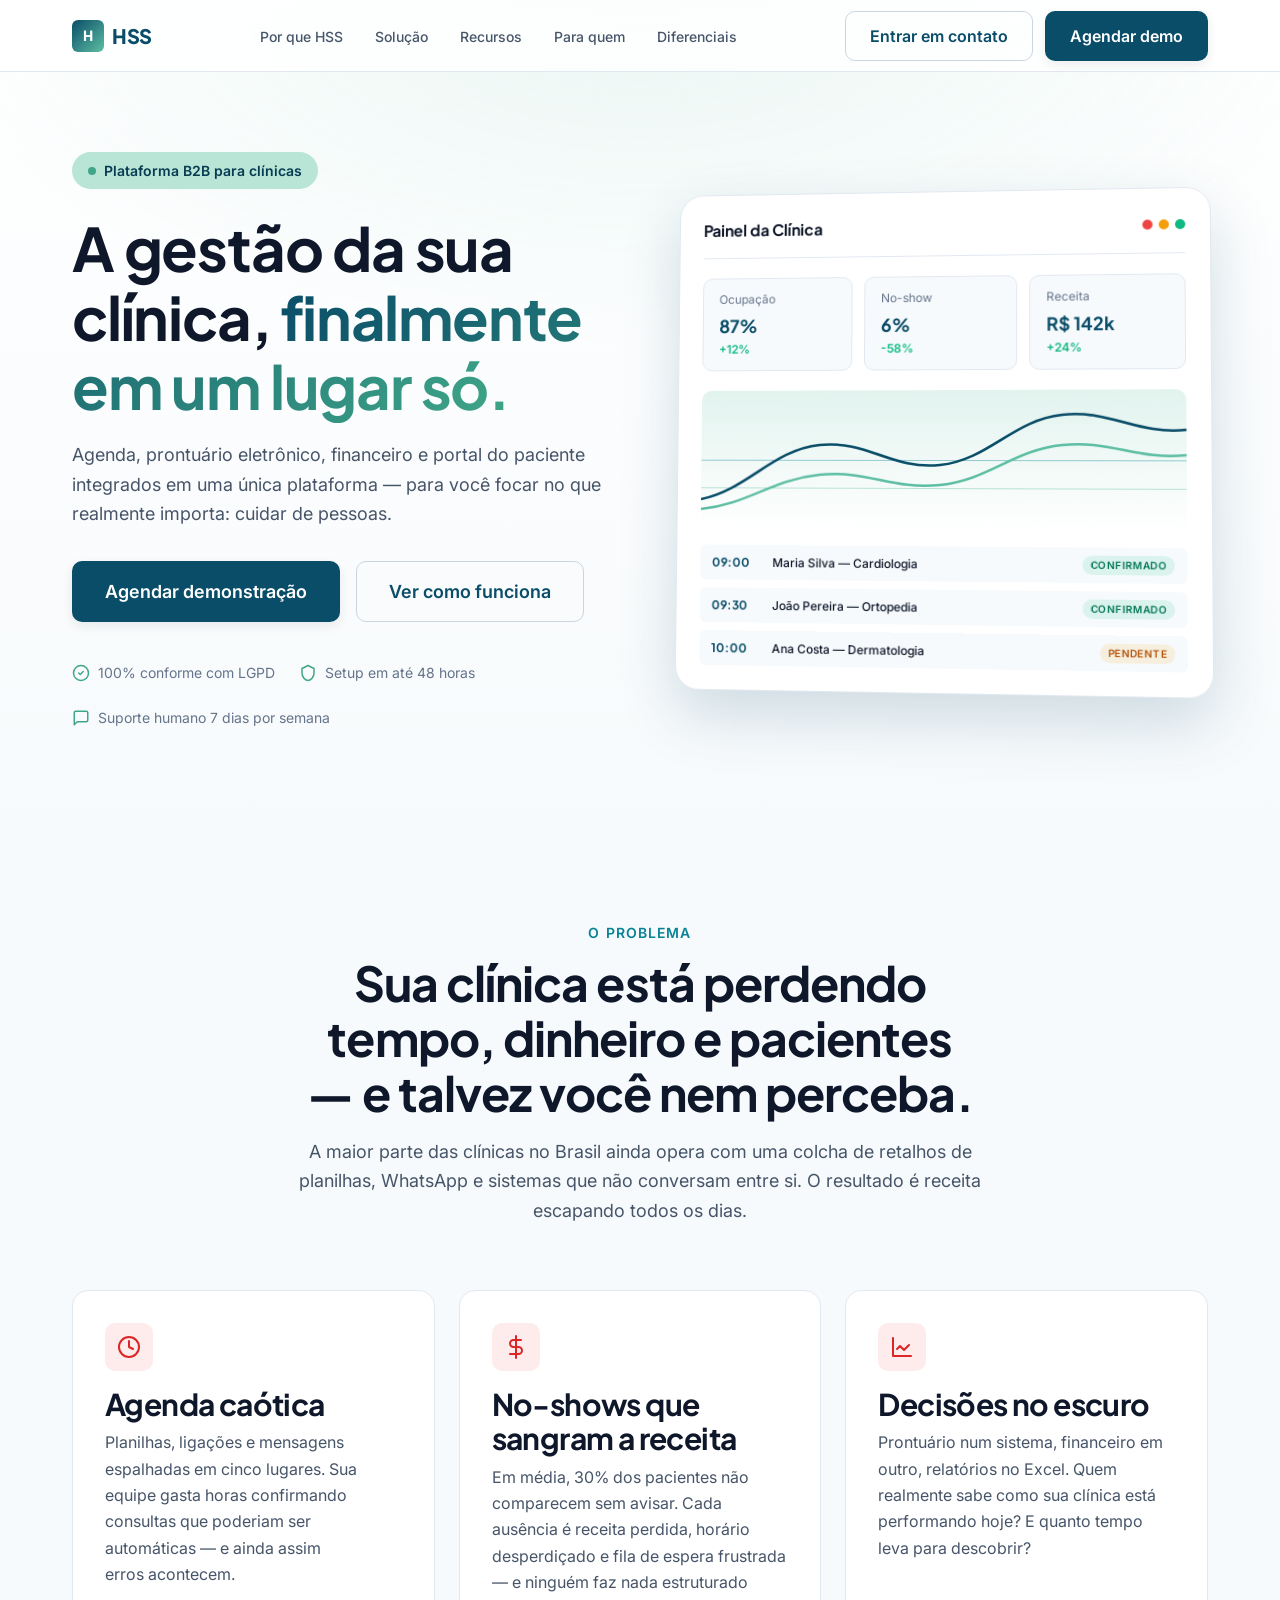
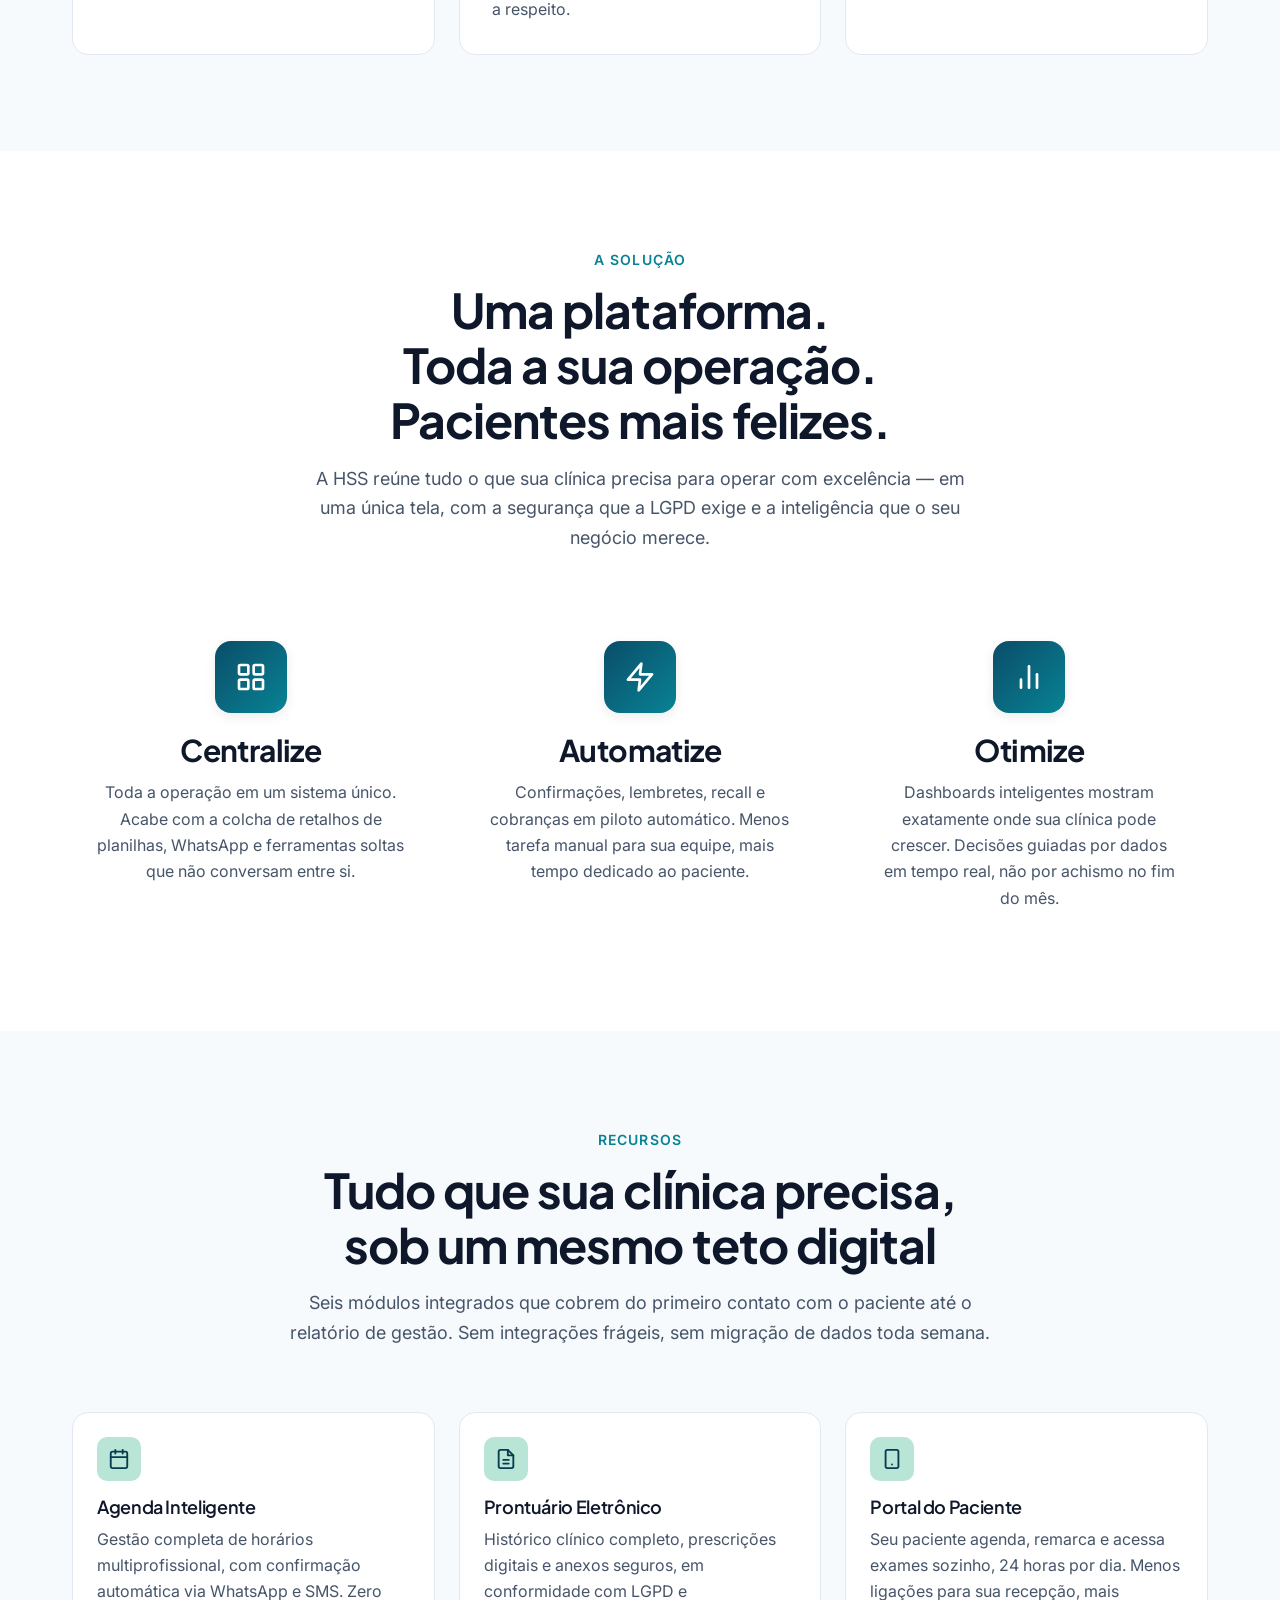
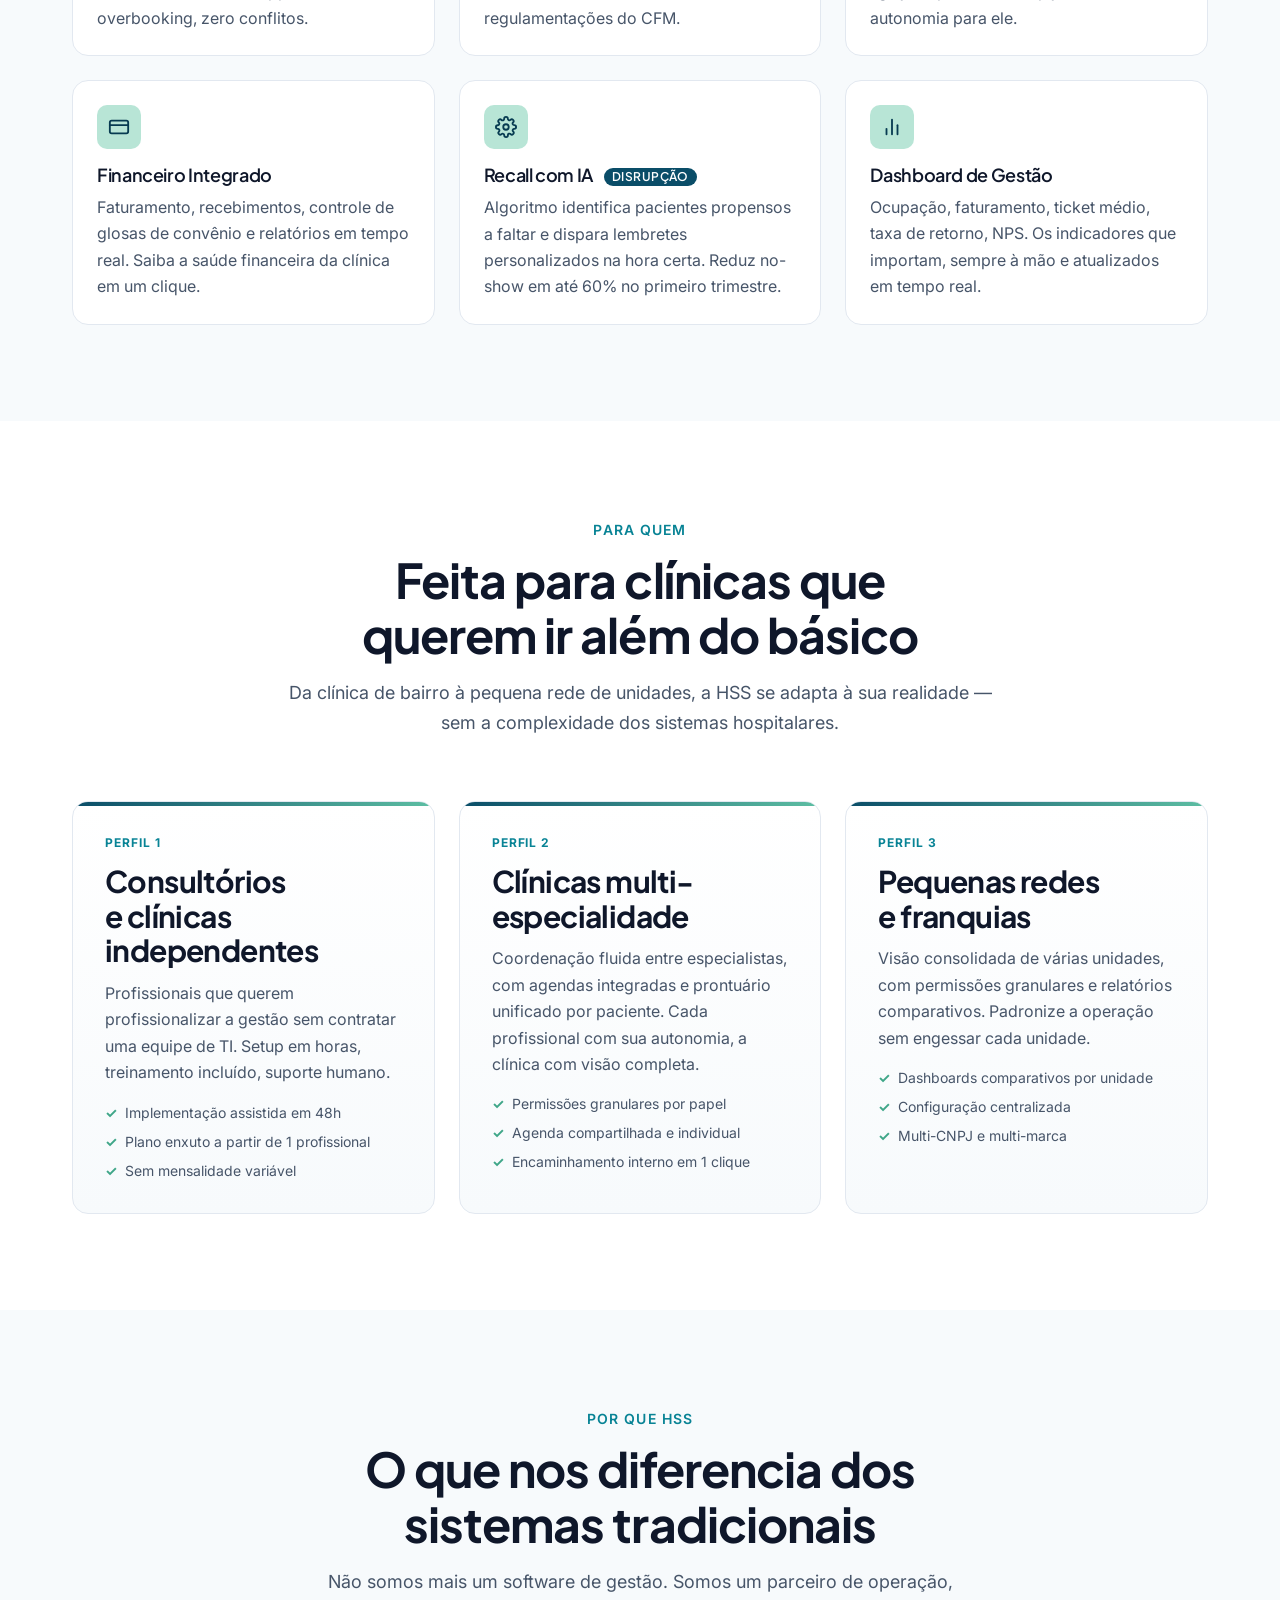
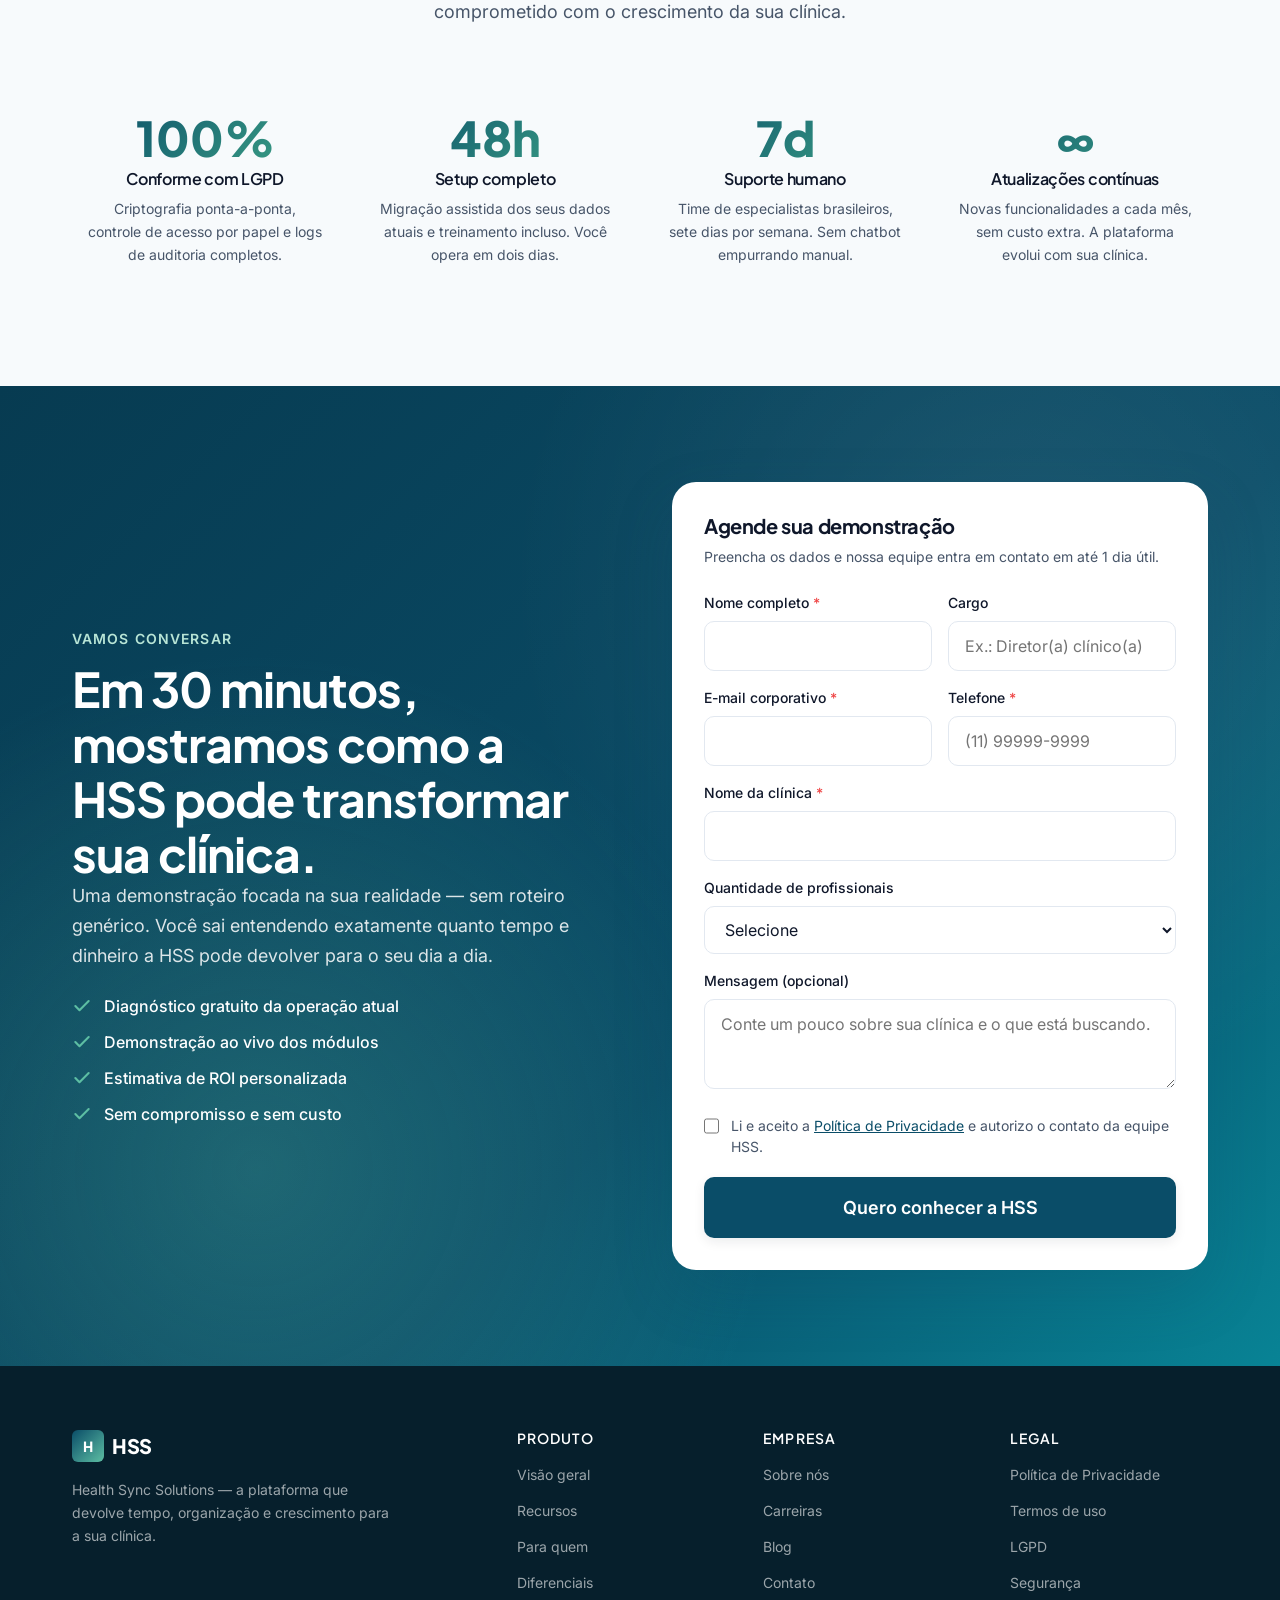
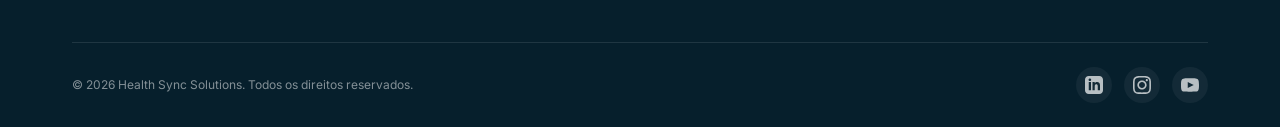
==== index.html @ 25a34c7b "Initial commit: HSS landing page prototype - Landing page semântica em HTML5 + CSS puro (8 seções) -" ====
<!DOCTYPE html>
<html lang="pt-BR">
<head>
  <meta charset="UTF-8" />
  <meta name="viewport" content="width=device-width, initial-scale=1.0" />
  <meta name="description" content="HSS — Health Sync Solutions. Plataforma completa de gestão para clínicas: agenda, prontuário, financeiro e portal do paciente em um só lugar." />
  <title>HSS — Health Sync Solutions | Gestão integrada para clínicas</title>

  <link rel="preconnect" href="https://fonts.googleapis.com" />
  <link rel="preconnect" href="https://fonts.gstatic.com" crossorigin />
  <link href="https://fonts.googleapis.com/css2?family=Inter:wght@400;500;600;700&family=Plus+Jakarta+Sans:wght@600;700;800&display=swap" rel="stylesheet" />

  <link rel="stylesheet" href="styles/reset.css" />
  <link rel="stylesheet" href="styles/variables.css" />
  <link rel="stylesheet" href="styles/base.css" />
  <link rel="stylesheet" href="styles/components.css" />
</head>
<body>

  <!-- ========== HEADER / NAV ========== -->
  <header class="header">
    <div class="container header__container">
      <a href="#hero" class="brand" aria-label="HSS Health Sync Solutions">
        <span class="brand__mark">H</span>
        <span>HSS</span>
      </a>

      <nav class="nav" id="primary-nav" aria-label="Navegação principal">
        <ul class="nav__list">
          <li><a href="#problema" class="nav__link">Por que HSS</a></li>
          <li><a href="#solucao" class="nav__link">Solução</a></li>
          <li><a href="#funcionalidades" class="nav__link">Recursos</a></li>
          <li><a href="#para-quem" class="nav__link">Para quem</a></li>
          <li><a href="#diferenciais" class="nav__link">Diferenciais</a></li>
        </ul>
      </nav>

      <div class="header__cta">
        <a href="#contato" class="btn btn--secondary">Entrar em contato</a>
        <a href="#contato" class="btn btn--primary">Agendar demo</a>
        <button class="menu-toggle" id="menuToggle" aria-controls="primary-nav" aria-expanded="false" aria-label="Abrir menu">
          <svg viewBox="0 0 24 24" fill="none" stroke="currentColor" stroke-width="2" stroke-linecap="round">
            <line x1="3" y1="6" x2="21" y2="6" />
            <line x1="3" y1="12" x2="21" y2="12" />
            <line x1="3" y1="18" x2="21" y2="18" />
          </svg>
        </button>
      </div>
    </div>
  </header>

  <main>

    <!-- ========== HERO ========== -->
    <section class="hero" id="hero">
      <div class="container hero__grid">
        <div class="hero__content">
          <span class="hero__badge">Plataforma B2B para clínicas</span>
          <h1 class="hero__title">
            A gestão da sua clínica, <span>finalmente em um lugar só.</span>
          </h1>
          <p class="hero__subtitle">
            Agenda, prontuário eletrônico, financeiro e portal do paciente integrados em uma única plataforma — para você focar no que realmente importa: cuidar de pessoas.
          </p>
          <div class="hero__actions">
            <a href="#contato" class="btn btn--primary btn--lg">Agendar demonstração</a>
            <a href="#solucao" class="btn btn--secondary btn--lg">Ver como funciona</a>
          </div>
          <div class="hero__trust">
            <div class="hero__trust-item">
              <svg viewBox="0 0 24 24" fill="none" stroke="currentColor" stroke-width="2" stroke-linecap="round" stroke-linejoin="round"><path d="M9 12l2 2 4-4" /><circle cx="12" cy="12" r="10" /></svg>
              100% conforme com LGPD
            </div>
            <div class="hero__trust-item">
              <svg viewBox="0 0 24 24" fill="none" stroke="currentColor" stroke-width="2" stroke-linecap="round" stroke-linejoin="round"><path d="M12 2L4 6v6c0 5 3.5 9.5 8 10 4.5-.5 8-5 8-10V6l-8-4z" /></svg>
              Setup em até 48 horas
            </div>
            <div class="hero__trust-item">
              <svg viewBox="0 0 24 24" fill="none" stroke="currentColor" stroke-width="2" stroke-linecap="round" stroke-linejoin="round"><path d="M21 15a2 2 0 0 1-2 2H7l-4 4V5a2 2 0 0 1 2-2h14a2 2 0 0 1 2 2z" /></svg>
              Suporte humano 7 dias por semana
            </div>
          </div>
        </div>

        <div class="hero__visual" aria-hidden="true">
          <div class="dashboard-mockup">
            <div class="dashboard-mockup__header">
              <span class="dashboard-mockup__title">Painel da Clínica</span>
              <div class="dashboard-mockup__dots">
                <span class="dashboard-mockup__dot"></span>
                <span class="dashboard-mockup__dot"></span>
                <span class="dashboard-mockup__dot"></span>
              </div>
            </div>

            <div class="dashboard-mockup__stats">
              <div class="stat-card">
                <div class="stat-card__label">Ocupação</div>
                <div class="stat-card__value">87%</div>
                <div class="stat-card__delta">+12%</div>
              </div>
              <div class="stat-card">
                <div class="stat-card__label">No-show</div>
                <div class="stat-card__value">6%</div>
                <div class="stat-card__delta">-58%</div>
              </div>
              <div class="stat-card">
                <div class="stat-card__label">Receita</div>
                <div class="stat-card__value">R$ 142k</div>
                <div class="stat-card__delta">+24%</div>
              </div>
            </div>

            <div class="dashboard-mockup__chart"></div>

            <div class="dashboard-mockup__list">
              <div class="appointment-row">
                <span class="appointment-row__time">09:00</span>
                <span class="appointment-row__name">Maria Silva — Cardiologia</span>
                <span class="appointment-row__status appointment-row__status--confirmed">Confirmado</span>
              </div>
              <div class="appointment-row">
                <span class="appointment-row__time">09:30</span>
                <span class="appointment-row__name">João Pereira — Ortopedia</span>
                <span class="appointment-row__status appointment-row__status--confirmed">Confirmado</span>
              </div>
              <div class="appointment-row">
                <span class="appointment-row__time">10:00</span>
                <span class="appointment-row__name">Ana Costa — Dermatologia</span>
                <span class="appointment-row__status appointment-row__status--pending">Pendente</span>
              </div>
            </div>
          </div>
        </div>
      </div>
    </section>


    <!-- ========== PROBLEM ========== -->
    <section class="section section--soft" id="problema">
      <div class="container">
        <header class="section__header">
          <span class="section__eyebrow">O problema</span>
          <h2 class="section__title">Sua clínica está perdendo tempo, dinheiro e pacientes — e talvez você nem perceba.</h2>
          <p class="section__subtitle">
            A maior parte das clínicas no Brasil ainda opera com uma colcha de retalhos de planilhas, WhatsApp e sistemas que não conversam entre si. O resultado é receita escapando todos os dias.
          </p>
        </header>

        <div class="problem-grid">
          <article class="problem-card">
            <div class="problem-card__icon" aria-hidden="true">
              <svg viewBox="0 0 24 24" fill="none" stroke="currentColor" stroke-width="2" stroke-linecap="round" stroke-linejoin="round">
                <circle cx="12" cy="12" r="10" /><polyline points="12 6 12 12 16 14" />
              </svg>
            </div>
            <h3 class="problem-card__title">Agenda caótica</h3>
            <p>Planilhas, ligações e mensagens espalhadas em cinco lugares. Sua equipe gasta horas confirmando consultas que poderiam ser automáticas — e ainda assim erros acontecem.</p>
          </article>

          <article class="problem-card">
            <div class="problem-card__icon" aria-hidden="true">
              <svg viewBox="0 0 24 24" fill="none" stroke="currentColor" stroke-width="2" stroke-linecap="round" stroke-linejoin="round">
                <line x1="12" y1="1" x2="12" y2="23" /><path d="M17 5H9.5a3.5 3.5 0 0 0 0 7h5a3.5 3.5 0 0 1 0 7H6" />
              </svg>
            </div>
            <h3 class="problem-card__title">No-shows que sangram a receita</h3>
            <p>Em média, 30% dos pacientes não comparecem sem avisar. Cada ausência é receita perdida, horário desperdiçado e fila de espera frustrada — e ninguém faz nada estruturado a respeito.</p>
          </article>

          <article class="problem-card">
            <div class="problem-card__icon" aria-hidden="true">
              <svg viewBox="0 0 24 24" fill="none" stroke="currentColor" stroke-width="2" stroke-linecap="round" stroke-linejoin="round">
                <path d="M3 3v18h18" /><path d="M7 14l3-3 4 4 5-5" />
              </svg>
            </div>
            <h3 class="problem-card__title">Decisões no escuro</h3>
            <p>Prontuário num sistema, financeiro em outro, relatórios no Excel. Quem realmente sabe como sua clínica está performando hoje? E quanto tempo leva para descobrir?</p>
          </article>
        </div>
      </div>
    </section>


    <!-- ========== SOLUTION ========== -->
    <section class="section" id="solucao">
      <div class="container">
        <header class="section__header">
          <span class="section__eyebrow">A solução</span>
          <h2 class="section__title">Uma plataforma. Toda a sua operação. Pacientes mais felizes.</h2>
          <p class="section__subtitle">
            A HSS reúne tudo o que sua clínica precisa para operar com excelência — em uma única tela, com a segurança que a LGPD exige e a inteligência que o seu negócio merece.
          </p>
        </header>

        <div class="solution-grid">
          <article class="pillar-card">
            <div class="pillar-card__icon" aria-hidden="true">
              <svg viewBox="0 0 24 24" fill="none" stroke="currentColor" stroke-width="2" stroke-linecap="round" stroke-linejoin="round">
                <rect x="3" y="3" width="7" height="7" rx="1" /><rect x="14" y="3" width="7" height="7" rx="1" /><rect x="3" y="14" width="7" height="7" rx="1" /><rect x="14" y="14" width="7" height="7" rx="1" />
              </svg>
            </div>
            <h3 class="pillar-card__title">Centralize</h3>
            <p>Toda a operação em um sistema único. Acabe com a colcha de retalhos de planilhas, WhatsApp e ferramentas soltas que não conversam entre si.</p>
          </article>

          <article class="pillar-card">
            <div class="pillar-card__icon" aria-hidden="true">
              <svg viewBox="0 0 24 24" fill="none" stroke="currentColor" stroke-width="2" stroke-linecap="round" stroke-linejoin="round">
                <polygon points="13 2 3 14 12 14 11 22 21 10 12 10 13 2" />
              </svg>
            </div>
            <h3 class="pillar-card__title">Automatize</h3>
            <p>Confirmações, lembretes, recall e cobranças em piloto automático. Menos tarefa manual para sua equipe, mais tempo dedicado ao paciente.</p>
          </article>

          <article class="pillar-card">
            <div class="pillar-card__icon" aria-hidden="true">
              <svg viewBox="0 0 24 24" fill="none" stroke="currentColor" stroke-width="2" stroke-linecap="round" stroke-linejoin="round">
                <line x1="18" y1="20" x2="18" y2="10" /><line x1="12" y1="20" x2="12" y2="4" /><line x1="6" y1="20" x2="6" y2="14" />
              </svg>
            </div>
            <h3 class="pillar-card__title">Otimize</h3>
            <p>Dashboards inteligentes mostram exatamente onde sua clínica pode crescer. Decisões guiadas por dados em tempo real, não por achismo no fim do mês.</p>
          </article>
        </div>
      </div>
    </section>


    <!-- ========== FEATURES ========== -->
    <section class="section section--soft" id="funcionalidades">
      <div class="container">
        <header class="section__header">
          <span class="section__eyebrow">Recursos</span>
          <h2 class="section__title">Tudo que sua clínica precisa, sob um mesmo teto digital</h2>
          <p class="section__subtitle">
            Seis módulos integrados que cobrem do primeiro contato com o paciente até o relatório de gestão. Sem integrações frágeis, sem migração de dados toda semana.
          </p>
        </header>

        <div class="features-grid">
          <article class="feature-card">
            <div class="feature-card__icon" aria-hidden="true">
              <svg viewBox="0 0 24 24" fill="none" stroke="currentColor" stroke-width="2" stroke-linecap="round" stroke-linejoin="round">
                <rect x="3" y="4" width="18" height="18" rx="2" ry="2" /><line x1="16" y1="2" x2="16" y2="6" /><line x1="8" y1="2" x2="8" y2="6" /><line x1="3" y1="10" x2="21" y2="10" />
              </svg>
            </div>
            <h3 class="feature-card__title">Agenda Inteligente</h3>
            <p>Gestão completa de horários multiprofissional, com confirmação automática via WhatsApp e SMS. Zero overbooking, zero conflitos.</p>
          </article>

          <article class="feature-card">
            <div class="feature-card__icon" aria-hidden="true">
              <svg viewBox="0 0 24 24" fill="none" stroke="currentColor" stroke-width="2" stroke-linecap="round" stroke-linejoin="round">
                <path d="M14 2H6a2 2 0 0 0-2 2v16a2 2 0 0 0 2 2h12a2 2 0 0 0 2-2V8z" /><polyline points="14 2 14 8 20 8" /><line x1="9" y1="13" x2="15" y2="13" /><line x1="9" y1="17" x2="15" y2="17" />
              </svg>
            </div>
            <h3 class="feature-card__title">Prontuário Eletrônico</h3>
            <p>Histórico clínico completo, prescrições digitais e anexos seguros, em conformidade com LGPD e regulamentações do CFM.</p>
          </article>

          <article class="feature-card">
            <div class="feature-card__icon" aria-hidden="true">
              <svg viewBox="0 0 24 24" fill="none" stroke="currentColor" stroke-width="2" stroke-linecap="round" stroke-linejoin="round">
                <rect x="5" y="2" width="14" height="20" rx="2" ry="2" /><line x1="12" y1="18" x2="12.01" y2="18" />
              </svg>
            </div>
            <h3 class="feature-card__title">Portal do Paciente</h3>
            <p>Seu paciente agenda, remarca e acessa exames sozinho, 24 horas por dia. Menos ligações para sua recepção, mais autonomia para ele.</p>
          </article>

          <article class="feature-card">
            <div class="feature-card__icon" aria-hidden="true">
              <svg viewBox="0 0 24 24" fill="none" stroke="currentColor" stroke-width="2" stroke-linecap="round" stroke-linejoin="round">
                <rect x="2" y="5" width="20" height="14" rx="2" /><line x1="2" y1="10" x2="22" y2="10" />
              </svg>
            </div>
            <h3 class="feature-card__title">Financeiro Integrado</h3>
            <p>Faturamento, recebimentos, controle de glosas de convênio e relatórios em tempo real. Saiba a saúde financeira da clínica em um clique.</p>
          </article>

          <article class="feature-card">
            <div class="feature-card__icon" aria-hidden="true">
              <svg viewBox="0 0 24 24" fill="none" stroke="currentColor" stroke-width="2" stroke-linecap="round" stroke-linejoin="round">
                <circle cx="12" cy="12" r="3" /><path d="M19.4 15a1.65 1.65 0 0 0 .33 1.82l.06.06a2 2 0 0 1-2.83 2.83l-.06-.06a1.65 1.65 0 0 0-1.82-.33 1.65 1.65 0 0 0-1 1.51V21a2 2 0 0 1-4 0v-.09A1.65 1.65 0 0 0 9 19.4a1.65 1.65 0 0 0-1.82.33l-.06.06a2 2 0 0 1-2.83-2.83l.06-.06a1.65 1.65 0 0 0 .33-1.82 1.65 1.65 0 0 0-1.51-1H3a2 2 0 0 1 0-4h.09A1.65 1.65 0 0 0 4.6 9a1.65 1.65 0 0 0-.33-1.82l-.06-.06a2 2 0 0 1 2.83-2.83l.06.06a1.65 1.65 0 0 0 1.82.33H9a1.65 1.65 0 0 0 1-1.51V3a2 2 0 0 1 4 0v.09a1.65 1.65 0 0 0 1 1.51 1.65 1.65 0 0 0 1.82-.33l.06-.06a2 2 0 0 1 2.83 2.83l-.06.06a1.65 1.65 0 0 0-.33 1.82V9a1.65 1.65 0 0 0 1.51 1H21a2 2 0 0 1 0 4h-.09a1.65 1.65 0 0 0-1.51 1z" />
              </svg>
            </div>
            <h3 class="feature-card__title">Recall com IA <span class="feature-card__badge">Disrupção</span></h3>
            <p>Algoritmo identifica pacientes propensos a faltar e dispara lembretes personalizados na hora certa. Reduz no-show em até 60% no primeiro trimestre.</p>
          </article>

          <article class="feature-card">
            <div class="feature-card__icon" aria-hidden="true">
              <svg viewBox="0 0 24 24" fill="none" stroke="currentColor" stroke-width="2" stroke-linecap="round" stroke-linejoin="round">
                <line x1="18" y1="20" x2="18" y2="10" /><line x1="12" y1="20" x2="12" y2="4" /><line x1="6" y1="20" x2="6" y2="14" />
              </svg>
            </div>
            <h3 class="feature-card__title">Dashboard de Gestão</h3>
            <p>Ocupação, faturamento, ticket médio, taxa de retorno, NPS. Os indicadores que importam, sempre à mão e atualizados em tempo real.</p>
          </article>
        </div>
      </div>
    </section>


    <!-- ========== AUDIENCE ========== -->
    <section class="section" id="para-quem">
      <div class="container">
        <header class="section__header">
          <span class="section__eyebrow">Para quem</span>
          <h2 class="section__title">Feita para clínicas que querem ir além do básico</h2>
          <p class="section__subtitle">
            Da clínica de bairro à pequena rede de unidades, a HSS se adapta à sua realidade — sem a complexidade dos sistemas hospitalares.
          </p>
        </header>

        <div class="audience-grid">
          <article class="audience-card">
            <div class="audience-card__role">Perfil 1</div>
            <h3 class="audience-card__title">Consultórios e clínicas independentes</h3>
            <p>Profissionais que querem profissionalizar a gestão sem contratar uma equipe de TI. Setup em horas, treinamento incluído, suporte humano.</p>
            <ul class="audience-card__list">
              <li>Implementação assistida em 48h</li>
              <li>Plano enxuto a partir de 1 profissional</li>
              <li>Sem mensalidade variável</li>
            </ul>
          </article>

          <article class="audience-card">
            <div class="audience-card__role">Perfil 2</div>
            <h3 class="audience-card__title">Clínicas multi-especialidade</h3>
            <p>Coordenação fluida entre especialistas, com agendas integradas e prontuário unificado por paciente. Cada profissional com sua autonomia, a clínica com visão completa.</p>
            <ul class="audience-card__list">
              <li>Permissões granulares por papel</li>
              <li>Agenda compartilhada e individual</li>
              <li>Encaminhamento interno em 1 clique</li>
            </ul>
          </article>

          <article class="audience-card">
            <div class="audience-card__role">Perfil 3</div>
            <h3 class="audience-card__title">Pequenas redes e franquias</h3>
            <p>Visão consolidada de várias unidades, com permissões granulares e relatórios comparativos. Padronize a operação sem engessar cada unidade.</p>
            <ul class="audience-card__list">
              <li>Dashboards comparativos por unidade</li>
              <li>Configuração centralizada</li>
              <li>Multi-CNPJ e multi-marca</li>
            </ul>
          </article>
        </div>
      </div>
    </section>


    <!-- ========== DIFFERENTIATORS ========== -->
    <section class="section section--soft" id="diferenciais">
      <div class="container">
        <header class="section__header">
          <span class="section__eyebrow">Por que HSS</span>
          <h2 class="section__title">O que nos diferencia dos sistemas tradicionais</h2>
          <p class="section__subtitle">
            Não somos mais um software de gestão. Somos um parceiro de operação, comprometido com o crescimento da sua clínica.
          </p>
        </header>

        <div class="differentiators-grid">
          <article class="diff-card">
            <div class="diff-card__number">100%</div>
            <h4 class="diff-card__title">Conforme com LGPD</h4>
            <p class="diff-card__text">Criptografia ponta-a-ponta, controle de acesso por papel e logs de auditoria completos.</p>
          </article>

          <article class="diff-card">
            <div class="diff-card__number">48h</div>
            <h4 class="diff-card__title">Setup completo</h4>
            <p class="diff-card__text">Migração assistida dos seus dados atuais e treinamento incluso. Você opera em dois dias.</p>
          </article>

          <article class="diff-card">
            <div class="diff-card__number">7d</div>
            <h4 class="diff-card__title">Suporte humano</h4>
            <p class="diff-card__text">Time de especialistas brasileiros, sete dias por semana. Sem chatbot empurrando manual.</p>
          </article>

          <article class="diff-card">
            <div class="diff-card__number">∞</div>
            <h4 class="diff-card__title">Atualizações contínuas</h4>
            <p class="diff-card__text">Novas funcionalidades a cada mês, sem custo extra. A plataforma evolui com sua clínica.</p>
          </article>
        </div>
      </div>
    </section>


    <!-- ========== CTA + FORM ========== -->
    <section class="section cta-section" id="contato">
      <div class="container">
        <div class="cta-grid">
          <div class="cta-content">
            <span class="section__eyebrow">Vamos conversar</span>
            <h2>Em 30 minutos, mostramos como a HSS pode transformar sua clínica.</h2>
            <p>
              Uma demonstração focada na sua realidade — sem roteiro genérico. Você sai entendendo exatamente quanto tempo e dinheiro a HSS pode devolver para o seu dia a dia.
            </p>
            <ul class="cta-content__list">
              <li>
                <svg viewBox="0 0 24 24" fill="none" stroke="currentColor" stroke-width="2.5" stroke-linecap="round" stroke-linejoin="round"><polyline points="20 6 9 17 4 12" /></svg>
                Diagnóstico gratuito da operação atual
              </li>
              <li>
                <svg viewBox="0 0 24 24" fill="none" stroke="currentColor" stroke-width="2.5" stroke-linecap="round" stroke-linejoin="round"><polyline points="20 6 9 17 4 12" /></svg>
                Demonstração ao vivo dos módulos
              </li>
              <li>
                <svg viewBox="0 0 24 24" fill="none" stroke="currentColor" stroke-width="2.5" stroke-linecap="round" stroke-linejoin="round"><polyline points="20 6 9 17 4 12" /></svg>
                Estimativa de ROI personalizada
              </li>
              <li>
                <svg viewBox="0 0 24 24" fill="none" stroke="currentColor" stroke-width="2.5" stroke-linecap="round" stroke-linejoin="round"><polyline points="20 6 9 17 4 12" /></svg>
                Sem compromisso e sem custo
              </li>
            </ul>
          </div>

          <form class="lead-form" id="leadForm" novalidate>
            <h3 class="lead-form__title">Agende sua demonstração</h3>
            <p class="lead-form__subtitle">Preencha os dados e nossa equipe entra em contato em até 1 dia útil.</p>

            <div class="form-row">
              <div class="form-group">
                <label class="form-label" for="nome">Nome completo <span class="required">*</span></label>
                <input class="form-input" type="text" id="nome" name="nome" required />
              </div>
              <div class="form-group">
                <label class="form-label" for="cargo">Cargo</label>
                <input class="form-input" type="text" id="cargo" name="cargo" placeholder="Ex.: Diretor(a) clínico(a)" />
              </div>
            </div>

            <div class="form-row">
              <div class="form-group">
                <label class="form-label" for="email">E-mail corporativo <span class="required">*</span></label>
                <input class="form-input" type="email" id="email" name="email" required />
              </div>
              <div class="form-group">
                <label class="form-label" for="telefone">Telefone <span class="required">*</span></label>
                <input class="form-input" type="tel" id="telefone" name="telefone" placeholder="(11) 99999-9999" required />
              </div>
            </div>

            <div class="form-group">
              <label class="form-label" for="clinica">Nome da clínica <span class="required">*</span></label>
              <input class="form-input" type="text" id="clinica" name="clinica" required />
            </div>

            <div class="form-group">
              <label class="form-label" for="profissionais">Quantidade de profissionais</label>
              <select class="form-select" id="profissionais" name="profissionais">
                <option value="">Selecione</option>
                <option value="1">Apenas eu</option>
                <option value="2-5">2 a 5 profissionais</option>
                <option value="6-15">6 a 15 profissionais</option>
                <option value="16-50">16 a 50 profissionais</option>
                <option value="50+">Mais de 50 profissionais</option>
              </select>
            </div>

            <div class="form-group">
              <label class="form-label" for="mensagem">Mensagem (opcional)</label>
              <textarea class="form-textarea" id="mensagem" name="mensagem" placeholder="Conte um pouco sobre sua clínica e o que está buscando."></textarea>
            </div>

            <label class="form-checkbox">
              <input type="checkbox" required />
              <span>Li e aceito a <a href="#">Política de Privacidade</a> e autorizo o contato da equipe HSS.</span>
            </label>

            <button type="submit" class="btn btn--primary btn--full btn--lg">Quero conhecer a HSS</button>
          </form>
        </div>
      </div>
    </section>

  </main>


  <!-- ========== FOOTER ========== -->
  <footer class="footer">
    <div class="container">
      <div class="footer__grid">
        <div class="footer__brand-col">
          <a href="#hero" class="brand footer__brand" aria-label="HSS Health Sync Solutions">
            <span class="brand__mark">H</span>
            <span>HSS</span>
          </a>
          <p class="footer__tagline">
            Health Sync Solutions — a plataforma que devolve tempo, organização e crescimento para a sua clínica.
          </p>
        </div>

        <div>
          <h4 class="footer__col-title">Produto</h4>
          <ul class="footer__list">
            <li><a href="#solucao">Visão geral</a></li>
            <li><a href="#funcionalidades">Recursos</a></li>
            <li><a href="#para-quem">Para quem</a></li>
            <li><a href="#diferenciais">Diferenciais</a></li>
          </ul>
        </div>

        <div>
          <h4 class="footer__col-title">Empresa</h4>
          <ul class="footer__list">
            <li><a href="#">Sobre nós</a></li>
            <li><a href="#">Carreiras</a></li>
            <li><a href="#">Blog</a></li>
            <li><a href="#contato">Contato</a></li>
          </ul>
        </div>

        <div>
          <h4 class="footer__col-title">Legal</h4>
          <ul class="footer__list">
            <li><a href="#">Política de Privacidade</a></li>
            <li><a href="#">Termos de uso</a></li>
            <li><a href="#">LGPD</a></li>
            <li><a href="#">Segurança</a></li>
          </ul>
        </div>
      </div>

      <div class="footer__bottom">
        <span>&copy; 2026 Health Sync Solutions. Todos os direitos reservados.</span>
        <div class="footer__socials">
          <a href="#" aria-label="LinkedIn">
            <svg viewBox="0 0 24 24" fill="currentColor"><path d="M19 0h-14c-2.761 0-5 2.239-5 5v14c0 2.761 2.239 5 5 5h14c2.762 0 5-2.239 5-5v-14c0-2.761-2.238-5-5-5zm-11 19h-3v-11h3v11zm-1.5-12.268c-.966 0-1.75-.79-1.75-1.764s.784-1.764 1.75-1.764 1.75.79 1.75 1.764-.783 1.764-1.75 1.764zm13.5 12.268h-3v-5.604c0-3.368-4-3.113-4 0v5.604h-3v-11h3v1.765c1.396-2.586 7-2.777 7 2.476v6.759z"/></svg>
          </a>
          <a href="#" aria-label="Instagram">
            <svg viewBox="0 0 24 24" fill="currentColor"><path d="M12 2.163c3.204 0 3.584.012 4.85.07 3.252.148 4.771 1.691 4.919 4.919.058 1.265.069 1.645.069 4.849 0 3.205-.012 3.584-.069 4.849-.149 3.225-1.664 4.771-4.919 4.919-1.266.058-1.644.07-4.85.07-3.204 0-3.584-.012-4.849-.07-3.26-.149-4.771-1.699-4.919-4.92-.058-1.265-.07-1.644-.07-4.849 0-3.204.013-3.583.07-4.849.149-3.227 1.664-4.771 4.919-4.919 1.266-.057 1.645-.069 4.849-.069zm0-2.163c-3.259 0-3.667.014-4.947.072-4.358.2-6.78 2.618-6.98 6.98-.059 1.281-.073 1.689-.073 4.948 0 3.259.014 3.668.072 4.948.2 4.358 2.618 6.78 6.98 6.98 1.281.058 1.689.072 4.948.072 3.259 0 3.668-.014 4.948-.072 4.354-.2 6.782-2.618 6.979-6.98.059-1.28.073-1.689.073-4.948 0-3.259-.014-3.667-.072-4.947-.196-4.354-2.617-6.78-6.979-6.98-1.281-.059-1.69-.073-4.949-.073zm0 5.838c-3.403 0-6.162 2.759-6.162 6.162s2.759 6.163 6.162 6.163 6.162-2.759 6.162-6.163c0-3.403-2.759-6.162-6.162-6.162zm0 10.162c-2.209 0-4-1.79-4-4 0-2.209 1.791-4 4-4s4 1.791 4 4c0 2.21-1.791 4-4 4zm6.406-11.845c-.796 0-1.441.645-1.441 1.44s.645 1.44 1.441 1.44c.795 0 1.439-.645 1.439-1.44s-.644-1.44-1.439-1.44z"/></svg>
          </a>
          <a href="#" aria-label="YouTube">
            <svg viewBox="0 0 24 24" fill="currentColor"><path d="M19.615 3.184c-3.604-.246-11.631-.245-15.23 0-3.897.266-4.356 2.62-4.385 8.816.029 6.185.484 8.549 4.385 8.816 3.6.245 11.626.246 15.23 0 3.897-.266 4.356-2.62 4.385-8.816-.029-6.185-.484-8.549-4.385-8.816zm-10.615 12.816v-8l8 3.993-8 4.007z"/></svg>
          </a>
        </div>
      </div>
    </div>
  </footer>


  <!-- ========== MINIMAL JS ========== -->
  <script>
    // Mobile menu toggle
    (function () {
      const toggle = document.getElementById("menuToggle");
      const nav = document.getElementById("primary-nav");
      if (!toggle || !nav) return;

      toggle.addEventListener("click", () => {
        const isOpen = nav.classList.toggle("is-open");
        toggle.setAttribute("aria-expanded", String(isOpen));
        toggle.setAttribute("aria-label", isOpen ? "Fechar menu" : "Abrir menu");
      });

      nav.querySelectorAll("a").forEach((link) => {
        link.addEventListener("click", () => {
          nav.classList.remove("is-open");
          toggle.setAttribute("aria-expanded", "false");
        });
      });
    })();

    // Lead form — placeholder handler (no real backend in this phase)
    (function () {
      const form = document.getElementById("leadForm");
      if (!form) return;

      form.addEventListener("submit", (event) => {
        event.preventDefault();
        if (!form.checkValidity()) {
          form.reportValidity();
          return;
        }
        alert("Obrigado! Recebemos sua solicitação e entraremos em contato em até 1 dia útil.");
        form.reset();
      });
    })();
  </script>
</body>
</html>
---- styles/variables.css ----
/* Design tokens — change here, propagates everywhere */
:root {
  /* Colors — Brand */
  --color-primary: #0a4d68;
  --color-primary-dark: #073b51;
  --color-primary-light: #088395;
  --color-accent: #5dbea3;
  --color-accent-dark: #3fa688;
  --color-accent-light: #b8e5d6;

  /* Colors — Neutrals */
  --color-bg: #ffffff;
  --color-bg-soft: #f7fafc;
  --color-bg-muted: #eef4f7;
  --color-text: #0f172a;
  --color-text-muted: #475569;
  --color-text-soft: #64748b;
  --color-border: #e2e8f0;
  --color-border-strong: #cbd5e1;

  /* Colors — Status */
  --color-success: #10b981;
  --color-warning: #f59e0b;
  --color-danger: #ef4444;

  /* Typography */
  --font-heading: "Plus Jakarta Sans", system-ui, -apple-system, sans-serif;
  --font-body: "Inter", system-ui, -apple-system, sans-serif;

  /* Font sizes — fluid using clamp */
  --text-xs: 0.75rem;       /* 12px */
  --text-sm: 0.875rem;      /* 14px */
  --text-base: 1rem;        /* 16px */
  --text-lg: 1.125rem;      /* 18px */
  --text-xl: 1.25rem;       /* 20px */
  --text-2xl: clamp(1.5rem, 2vw + 1rem, 1.875rem);
  --text-3xl: clamp(1.875rem, 2.5vw + 1rem, 2.25rem);
  --text-4xl: clamp(2.25rem, 3vw + 1rem, 3rem);
  --text-5xl: clamp(2.75rem, 4vw + 1rem, 3.75rem);

  /* Spacing scale */
  --space-1: 0.25rem;
  --space-2: 0.5rem;
  --space-3: 0.75rem;
  --space-4: 1rem;
  --space-5: 1.25rem;
  --space-6: 1.5rem;
  --space-8: 2rem;
  --space-10: 2.5rem;
  --space-12: 3rem;
  --space-16: 4rem;
  --space-20: 5rem;
  --space-24: 6rem;
  --space-32: 8rem;

  /* Layout */
  --container-max: 1200px;
  --container-padding: clamp(1rem, 5vw, 2rem);
  --section-padding-y: clamp(4rem, 8vw, 6rem);
  --header-height: 72px;

  /* Borders & radii */
  --radius-sm: 0.375rem;
  --radius-md: 0.625rem;
  --radius-lg: 1rem;
  --radius-xl: 1.5rem;
  --radius-full: 9999px;

  /* Shadows */
  --shadow-sm: 0 1px 2px rgba(15, 23, 42, 0.05);
  --shadow-md: 0 4px 12px rgba(15, 23, 42, 0.08);
  --shadow-lg: 0 12px 32px rgba(10, 77, 104, 0.12);
  --shadow-xl: 0 24px 60px rgba(10, 77, 104, 0.18);

  /* Transitions */
  --transition-fast: 150ms ease;
  --transition-base: 220ms ease;
  --transition-slow: 320ms ease;
}
---- styles/base.css ----
/* Base typography & layout primitives */

body {
  font-family: var(--font-body);
  font-size: var(--text-base);
  color: var(--color-text);
  background-color: var(--color-bg);
}

h1,
h2,
h3,
h4 {
  font-family: var(--font-heading);
  font-weight: 700;
  line-height: 1.15;
  color: var(--color-text);
  letter-spacing: -0.02em;
}

h1 {
  font-size: var(--text-5xl);
}

h2 {
  font-size: var(--text-4xl);
}

h3 {
  font-size: var(--text-2xl);
}

h4 {
  font-size: var(--text-xl);
  font-weight: 600;
}

p {
  color: var(--color-text-muted);
  line-height: 1.65;
}

strong {
  color: var(--color-text);
  font-weight: 600;
}

a {
  transition: color var(--transition-fast);
}

a:hover {
  color: var(--color-primary-light);
}

/* Layout helpers */
.container {
  width: 100%;
  max-width: var(--container-max);
  margin-inline: auto;
  padding-inline: var(--container-padding);
}

.section {
  padding-block: var(--section-padding-y);
  scroll-margin-top: var(--header-height);
}

.section--soft {
  background-color: var(--color-bg-soft);
}

.section__header {
  text-align: center;
  max-width: 720px;
  margin-inline: auto;
  margin-bottom: var(--space-16);
}

.section__eyebrow {
  display: inline-block;
  font-size: var(--text-sm);
  font-weight: 600;
  text-transform: uppercase;
  letter-spacing: 0.08em;
  color: var(--color-primary-light);
  margin-bottom: var(--space-3);
}

.section__title {
  margin-bottom: var(--space-4);
}

.section__subtitle {
  font-size: var(--text-lg);
  color: var(--color-text-muted);
}

/* Visually hidden — accessibility */
.sr-only {
  position: absolute;
  width: 1px;
  height: 1px;
  padding: 0;
  margin: -1px;
  overflow: hidden;
  clip: rect(0, 0, 0, 0);
  white-space: nowrap;
  border: 0;
}
---- styles/components.css ----
/* ============================================
   COMPONENTS
   ============================================ */

/* ---------- Buttons ---------- */
.btn {
  display: inline-flex;
  align-items: center;
  justify-content: center;
  gap: var(--space-2);
  padding: var(--space-3) var(--space-6);
  font-weight: 600;
  font-size: var(--text-base);
  border-radius: var(--radius-md);
  transition: all var(--transition-base);
  white-space: nowrap;
  border: 1px solid transparent;
}

.btn--primary {
  background-color: var(--color-primary);
  color: #fff;
  box-shadow: var(--shadow-md);
}

.btn--primary:hover {
  background-color: var(--color-primary-dark);
  color: #fff;
  transform: translateY(-1px);
  box-shadow: var(--shadow-lg);
}

.btn--secondary {
  background-color: transparent;
  color: var(--color-primary);
  border-color: var(--color-border-strong);
}

.btn--secondary:hover {
  background-color: var(--color-bg-soft);
  border-color: var(--color-primary);
  color: var(--color-primary);
}

.btn--accent {
  background-color: var(--color-accent);
  color: #073b51;
}

.btn--accent:hover {
  background-color: var(--color-accent-dark);
  color: #fff;
}

.btn--lg {
  padding: var(--space-4) var(--space-8);
  font-size: var(--text-lg);
}

.btn--full {
  width: 100%;
}

/* ---------- Header / Nav ---------- */
.header {
  position: fixed;
  top: 0;
  left: 0;
  right: 0;
  z-index: 100;
  height: var(--header-height);
  background-color: rgba(255, 255, 255, 0.85);
  backdrop-filter: saturate(180%) blur(12px);
  -webkit-backdrop-filter: saturate(180%) blur(12px);
  border-bottom: 1px solid var(--color-border);
}

.header__container {
  height: 100%;
  display: flex;
  align-items: center;
  justify-content: space-between;
}

.brand {
  display: flex;
  align-items: center;
  gap: var(--space-2);
  font-family: var(--font-heading);
  font-weight: 800;
  font-size: var(--text-xl);
  color: var(--color-primary);
  letter-spacing: -0.02em;
}

.brand__mark {
  width: 32px;
  height: 32px;
  border-radius: var(--radius-sm);
  background: linear-gradient(135deg, var(--color-primary) 0%, var(--color-accent) 100%);
  display: grid;
  place-items: center;
  color: #fff;
  font-size: 14px;
  font-weight: 800;
}

.nav__list {
  display: flex;
  gap: var(--space-8);
  align-items: center;
}

.nav__link {
  font-size: var(--text-sm);
  font-weight: 500;
  color: var(--color-text-muted);
  position: relative;
  padding: var(--space-2) 0;
}

.nav__link:hover {
  color: var(--color-primary);
}

.nav__link::after {
  content: "";
  position: absolute;
  bottom: 0;
  left: 0;
  right: 0;
  height: 2px;
  background-color: var(--color-primary);
  transform: scaleX(0);
  transition: transform var(--transition-base);
}

.nav__link:hover::after {
  transform: scaleX(1);
}

.header__cta {
  display: flex;
  gap: var(--space-3);
  align-items: center;
}

.menu-toggle {
  display: none;
  width: 40px;
  height: 40px;
  align-items: center;
  justify-content: center;
  color: var(--color-text);
}

.menu-toggle svg {
  width: 24px;
  height: 24px;
}

/* ---------- Hero ---------- */
.hero {
  padding-top: calc(var(--header-height) + var(--space-20));
  padding-bottom: var(--space-24);
  background:
    radial-gradient(ellipse 80% 60% at 50% 0%, rgba(93, 190, 163, 0.12), transparent 70%),
    linear-gradient(180deg, var(--color-bg) 0%, var(--color-bg-soft) 100%);
  overflow: hidden;
}

.hero__grid {
  display: grid;
  grid-template-columns: 1fr 1fr;
  gap: var(--space-16);
  align-items: center;
}

.hero__badge {
  display: inline-flex;
  align-items: center;
  gap: var(--space-2);
  padding: var(--space-2) var(--space-4);
  background-color: var(--color-accent-light);
  color: var(--color-primary-dark);
  font-size: var(--text-sm);
  font-weight: 600;
  border-radius: var(--radius-full);
  margin-bottom: var(--space-6);
}

.hero__badge::before {
  content: "";
  width: 8px;
  height: 8px;
  background-color: var(--color-accent-dark);
  border-radius: 50%;
}

.hero__title {
  margin-bottom: var(--space-5);
}

.hero__title span {
  background: linear-gradient(135deg, var(--color-primary) 0%, var(--color-accent-dark) 100%);
  -webkit-background-clip: text;
  background-clip: text;
  color: transparent;
}

.hero__subtitle {
  font-size: var(--text-lg);
  margin-bottom: var(--space-8);
  max-width: 540px;
}

.hero__actions {
  display: flex;
  gap: var(--space-4);
  flex-wrap: wrap;
  margin-bottom: var(--space-10);
}

.hero__trust {
  display: flex;
  gap: var(--space-6);
  flex-wrap: wrap;
  font-size: var(--text-sm);
  color: var(--color-text-soft);
}

.hero__trust-item {
  display: flex;
  align-items: center;
  gap: var(--space-2);
}

.hero__trust-item svg {
  width: 18px;
  height: 18px;
  color: var(--color-accent-dark);
  flex-shrink: 0;
}

/* Hero visual — fake dashboard mockup */
.hero__visual {
  position: relative;
}

.dashboard-mockup {
  background-color: #fff;
  border-radius: var(--radius-xl);
  box-shadow: var(--shadow-xl);
  padding: var(--space-6);
  border: 1px solid var(--color-border);
  position: relative;
  transform: perspective(1000px) rotateY(-4deg) rotateX(2deg);
}

.dashboard-mockup__header {
  display: flex;
  align-items: center;
  justify-content: space-between;
  padding-bottom: var(--space-4);
  border-bottom: 1px solid var(--color-border);
  margin-bottom: var(--space-5);
}

.dashboard-mockup__title {
  font-family: var(--font-heading);
  font-weight: 700;
  font-size: var(--text-base);
  color: var(--color-text);
}

.dashboard-mockup__dots {
  display: flex;
  gap: 6px;
}

.dashboard-mockup__dot {
  width: 10px;
  height: 10px;
  border-radius: 50%;
  background-color: var(--color-border-strong);
}

.dashboard-mockup__dot:nth-child(1) {
  background-color: #ef4444;
}
.dashboard-mockup__dot:nth-child(2) {
  background-color: #f59e0b;
}
.dashboard-mockup__dot:nth-child(3) {
  background-color: #10b981;
}

.dashboard-mockup__stats {
  display: grid;
  grid-template-columns: repeat(3, 1fr);
  gap: var(--space-3);
  margin-bottom: var(--space-5);
}

.stat-card {
  background-color: var(--color-bg-soft);
  padding: var(--space-3) var(--space-4);
  border-radius: var(--radius-md);
  border: 1px solid var(--color-border);
}

.stat-card__label {
  font-size: var(--text-xs);
  color: var(--color-text-soft);
  margin-bottom: var(--space-1);
}

.stat-card__value {
  font-family: var(--font-heading);
  font-weight: 700;
  font-size: var(--text-lg);
  color: var(--color-primary);
}

.stat-card__delta {
  font-size: var(--text-xs);
  color: var(--color-success);
  font-weight: 600;
  margin-top: 2px;
}

.dashboard-mockup__chart {
  height: 140px;
  background: linear-gradient(180deg, rgba(93, 190, 163, 0.18) 0%, transparent 100%);
  border-radius: var(--radius-md);
  position: relative;
  overflow: hidden;
  margin-bottom: var(--space-4);
}

.dashboard-mockup__chart::before {
  content: "";
  position: absolute;
  inset: 0;
  background:
    linear-gradient(transparent 70%, var(--color-accent) 70%, var(--color-accent) 71%, transparent 71%) 0 0 / 100% 100%,
    linear-gradient(transparent 50%, var(--color-primary-light) 50%, var(--color-primary-light) 51%, transparent 51%) 0 0 / 100% 100%;
  opacity: 0.4;
}

.dashboard-mockup__chart::after {
  content: "";
  position: absolute;
  inset: 0;
  background-image: url("data:image/svg+xml,%3Csvg xmlns='http://www.w3.org/2000/svg' viewBox='0 0 400 140' preserveAspectRatio='none'%3E%3Cpath d='M0,110 C40,100 60,60 100,55 C140,50 160,80 200,75 C240,70 260,30 300,25 C340,20 360,45 400,40' fill='none' stroke='%230a4d68' stroke-width='2.5'/%3E%3Cpath d='M0,120 C40,115 60,90 100,85 C140,80 160,100 200,95 C240,90 260,60 300,55 C340,50 360,70 400,65' fill='none' stroke='%235dbea3' stroke-width='2.5'/%3E%3C/svg%3E");
  background-size: 100% 100%;
  background-repeat: no-repeat;
}

.dashboard-mockup__list {
  display: flex;
  flex-direction: column;
  gap: var(--space-2);
}

.appointment-row {
  display: flex;
  align-items: center;
  gap: var(--space-3);
  padding: var(--space-2) var(--space-3);
  background-color: var(--color-bg-soft);
  border-radius: var(--radius-sm);
  font-size: var(--text-xs);
}

.appointment-row__time {
  font-family: var(--font-heading);
  font-weight: 700;
  color: var(--color-primary);
  min-width: 50px;
}

.appointment-row__name {
  flex: 1;
  font-weight: 500;
  color: var(--color-text);
}

.appointment-row__status {
  padding: 2px 8px;
  border-radius: var(--radius-full);
  font-weight: 600;
  font-size: 10px;
  text-transform: uppercase;
  letter-spacing: 0.04em;
}

.appointment-row__status--confirmed {
  background-color: rgba(16, 185, 129, 0.12);
  color: #047857;
}

.appointment-row__status--pending {
  background-color: rgba(245, 158, 11, 0.12);
  color: #b45309;
}

/* Floating accent badge */
.hero__visual::after {
  content: "";
  position: absolute;
  width: 200px;
  height: 200px;
  background: radial-gradient(circle, rgba(93, 190, 163, 0.4) 0%, transparent 70%);
  top: -40px;
  right: -40px;
  z-index: -1;
  border-radius: 50%;
}

/* ---------- Problem section ---------- */
.problem-grid {
  display: grid;
  grid-template-columns: repeat(3, 1fr);
  gap: var(--space-6);
}

.problem-card {
  padding: var(--space-8);
  background-color: var(--color-bg);
  border: 1px solid var(--color-border);
  border-radius: var(--radius-lg);
  transition: all var(--transition-base);
}

.problem-card:hover {
  border-color: var(--color-primary-light);
  box-shadow: var(--shadow-md);
  transform: translateY(-2px);
}

.problem-card__icon {
  width: 48px;
  height: 48px;
  border-radius: var(--radius-md);
  background-color: rgba(239, 68, 68, 0.1);
  color: #dc2626;
  display: grid;
  place-items: center;
  margin-bottom: var(--space-4);
}

.problem-card__icon svg {
  width: 24px;
  height: 24px;
}

.problem-card__title {
  margin-bottom: var(--space-2);
}

/* ---------- Solution section ---------- */
.solution-grid {
  display: grid;
  grid-template-columns: repeat(3, 1fr);
  gap: var(--space-8);
}

.pillar-card {
  text-align: center;
  padding: var(--space-6);
}

.pillar-card__icon {
  width: 72px;
  height: 72px;
  border-radius: var(--radius-lg);
  background: linear-gradient(135deg, var(--color-primary) 0%, var(--color-primary-light) 100%);
  color: #fff;
  display: grid;
  place-items: center;
  margin: 0 auto var(--space-5);
  box-shadow: var(--shadow-md);
}

.pillar-card__icon svg {
  width: 32px;
  height: 32px;
}

.pillar-card__title {
  margin-bottom: var(--space-3);
}

/* ---------- Features section ---------- */
.features-grid {
  display: grid;
  grid-template-columns: repeat(3, 1fr);
  gap: var(--space-6);
}

.feature-card {
  padding: var(--space-6);
  background-color: var(--color-bg);
  border: 1px solid var(--color-border);
  border-radius: var(--radius-lg);
  transition: all var(--transition-base);
}

.feature-card:hover {
  border-color: var(--color-accent);
  box-shadow: var(--shadow-md);
}

.feature-card__icon {
  width: 44px;
  height: 44px;
  border-radius: var(--radius-md);
  background-color: var(--color-accent-light);
  color: var(--color-primary-dark);
  display: grid;
  place-items: center;
  margin-bottom: var(--space-4);
}

.feature-card__icon svg {
  width: 22px;
  height: 22px;
}

.feature-card__title {
  font-size: var(--text-lg);
  font-weight: 600;
  margin-bottom: var(--space-2);
  color: var(--color-text);
}

.feature-card__badge {
  display: inline-block;
  padding: 2px 8px;
  background-color: var(--color-primary);
  color: #fff;
  font-size: var(--text-xs);
  font-weight: 600;
  border-radius: var(--radius-full);
  margin-left: var(--space-2);
  vertical-align: middle;
  text-transform: uppercase;
  letter-spacing: 0.04em;
}

/* ---------- Audience section ---------- */
.audience-grid {
  display: grid;
  grid-template-columns: repeat(3, 1fr);
  gap: var(--space-6);
}

.audience-card {
  padding: var(--space-8);
  background: linear-gradient(180deg, var(--color-bg) 0%, var(--color-bg-soft) 100%);
  border: 1px solid var(--color-border);
  border-radius: var(--radius-lg);
  position: relative;
  overflow: hidden;
}

.audience-card::before {
  content: "";
  position: absolute;
  top: 0;
  left: 0;
  right: 0;
  height: 4px;
  background: linear-gradient(90deg, var(--color-primary) 0%, var(--color-accent) 100%);
}

.audience-card__role {
  font-size: var(--text-xs);
  font-weight: 700;
  text-transform: uppercase;
  letter-spacing: 0.08em;
  color: var(--color-primary-light);
  margin-bottom: var(--space-3);
}

.audience-card__title {
  margin-bottom: var(--space-3);
}

.audience-card__list {
  margin-top: var(--space-4);
  display: flex;
  flex-direction: column;
  gap: var(--space-2);
}

.audience-card__list li {
  display: flex;
  align-items: flex-start;
  gap: var(--space-2);
  font-size: var(--text-sm);
  color: var(--color-text-muted);
}

.audience-card__list li::before {
  content: "✓";
  color: var(--color-accent-dark);
  font-weight: 700;
  flex-shrink: 0;
}

/* ---------- Differentiators ---------- */
.differentiators-grid {
  display: grid;
  grid-template-columns: repeat(4, 1fr);
  gap: var(--space-6);
}

.diff-card {
  text-align: center;
  padding: var(--space-6) var(--space-4);
}

.diff-card__number {
  font-family: var(--font-heading);
  font-size: var(--text-4xl);
  font-weight: 800;
  background: linear-gradient(135deg, var(--color-primary) 0%, var(--color-accent-dark) 100%);
  -webkit-background-clip: text;
  background-clip: text;
  color: transparent;
  margin-bottom: var(--space-2);
  line-height: 1;
}

.diff-card__title {
  font-size: var(--text-base);
  font-weight: 600;
  margin-bottom: var(--space-2);
}

.diff-card__text {
  font-size: var(--text-sm);
}

/* ---------- CTA + Form ---------- */
.cta-section {
  background: linear-gradient(135deg, var(--color-primary-dark) 0%, var(--color-primary) 60%, var(--color-primary-light) 100%);
  color: #fff;
  position: relative;
  overflow: hidden;
}

.cta-section::before {
  content: "";
  position: absolute;
  inset: 0;
  background-image:
    radial-gradient(circle at 20% 80%, rgba(93, 190, 163, 0.25), transparent 40%),
    radial-gradient(circle at 80% 20%, rgba(255, 255, 255, 0.08), transparent 40%);
  pointer-events: none;
}

.cta-section .container {
  position: relative;
}

.cta-grid {
  display: grid;
  grid-template-columns: 1fr 1fr;
  gap: var(--space-16);
  align-items: center;
}

.cta-section h2,
.cta-section .section__eyebrow {
  color: #fff;
}

.cta-section .section__eyebrow {
  color: var(--color-accent-light);
}

.cta-section .cta-content p {
  color: rgba(255, 255, 255, 0.85);
  font-size: var(--text-lg);
  margin-bottom: var(--space-6);
}

.cta-content__list {
  display: flex;
  flex-direction: column;
  gap: var(--space-3);
  margin-top: var(--space-6);
}

.cta-content__list li {
  display: flex;
  align-items: center;
  gap: var(--space-3);
  color: #fff;
  font-weight: 500;
}

.cta-content__list svg {
  width: 20px;
  height: 20px;
  color: var(--color-accent);
  flex-shrink: 0;
}

/* Form */
.lead-form {
  background-color: #fff;
  padding: var(--space-8);
  border-radius: var(--radius-xl);
  box-shadow: var(--shadow-xl);
  color: var(--color-text);
}

.lead-form__title {
  font-size: var(--text-xl);
  font-weight: 700;
  margin-bottom: var(--space-2);
  color: var(--color-text);
}

.lead-form__subtitle {
  font-size: var(--text-sm);
  margin-bottom: var(--space-6);
  color: var(--color-text-muted);
}

.form-group {
  margin-bottom: var(--space-4);
}

.form-row {
  display: grid;
  grid-template-columns: 1fr 1fr;
  gap: var(--space-4);
}

.form-label {
  display: block;
  font-size: var(--text-sm);
  font-weight: 500;
  color: var(--color-text);
  margin-bottom: var(--space-2);
}

.form-label .required {
  color: var(--color-danger);
}

.form-input,
.form-select,
.form-textarea {
  width: 100%;
  padding: var(--space-3) var(--space-4);
  border: 1px solid var(--color-border);
  border-radius: var(--radius-md);
  font-size: var(--text-base);
  background-color: #fff;
  color: var(--color-text);
  transition: border-color var(--transition-fast), box-shadow var(--transition-fast);
}

.form-input:focus,
.form-select:focus,
.form-textarea:focus {
  outline: none;
  border-color: var(--color-primary-light);
  box-shadow: 0 0 0 3px rgba(8, 131, 149, 0.15);
}

.form-textarea {
  resize: vertical;
  min-height: 90px;
}

.form-checkbox {
  display: flex;
  align-items: flex-start;
  gap: var(--space-3);
  margin: var(--space-5) 0;
  font-size: var(--text-sm);
  color: var(--color-text-muted);
  cursor: pointer;
}

.form-checkbox input {
  margin-top: 3px;
  width: 16px;
  height: 16px;
  accent-color: var(--color-primary);
  cursor: pointer;
}

.form-checkbox a {
  color: var(--color-primary);
  text-decoration: underline;
}

/* ---------- Footer ---------- */
.footer {
  background-color: #061f2c;
  color: rgba(255, 255, 255, 0.7);
  padding-block: var(--space-16) var(--space-6);
}

.footer__grid {
  display: grid;
  grid-template-columns: 2fr 1fr 1fr 1fr;
  gap: var(--space-12);
  margin-bottom: var(--space-12);
}

.footer__brand {
  color: #fff;
}

.footer__tagline {
  margin-top: var(--space-4);
  color: rgba(255, 255, 255, 0.6);
  font-size: var(--text-sm);
  max-width: 320px;
}

.footer__col-title {
  color: #fff;
  font-size: var(--text-sm);
  font-weight: 600;
  text-transform: uppercase;
  letter-spacing: 0.08em;
  margin-bottom: var(--space-4);
}

.footer__list {
  display: flex;
  flex-direction: column;
  gap: var(--space-3);
}

.footer__list a {
  color: rgba(255, 255, 255, 0.6);
  font-size: var(--text-sm);
}

.footer__list a:hover {
  color: var(--color-accent);
}

.footer__bottom {
  border-top: 1px solid rgba(255, 255, 255, 0.1);
  padding-top: var(--space-6);
  display: flex;
  justify-content: space-between;
  align-items: center;
  font-size: var(--text-xs);
  color: rgba(255, 255, 255, 0.5);
  flex-wrap: wrap;
  gap: var(--space-4);
}

.footer__socials {
  display: flex;
  gap: var(--space-3);
}

.footer__socials a {
  width: 36px;
  height: 36px;
  border-radius: 50%;
  background-color: rgba(255, 255, 255, 0.05);
  display: grid;
  place-items: center;
  transition: background-color var(--transition-base);
}

.footer__socials a:hover {
  background-color: var(--color-primary-light);
}

.footer__socials svg {
  width: 18px;
  height: 18px;
  color: rgba(255, 255, 255, 0.7);
}

/* ============================================
   RESPONSIVE
   ============================================ */
@media (max-width: 1024px) {
  .differentiators-grid {
    grid-template-columns: repeat(2, 1fr);
  }
}

@media (max-width: 880px) {
  .hero__grid,
  .cta-grid {
    grid-template-columns: 1fr;
    gap: var(--space-12);
  }

  .hero__visual {
    max-width: 520px;
    margin-inline: auto;
  }

  .problem-grid,
  .solution-grid,
  .features-grid,
  .audience-grid {
    grid-template-columns: 1fr;
  }

  .footer__grid {
    grid-template-columns: 1fr 1fr;
    gap: var(--space-8);
  }

  .footer__brand-col {
    grid-column: 1 / -1;
  }
}

@media (max-width: 720px) {
  .menu-toggle {
    display: flex;
  }

  .nav {
    position: fixed;
    top: var(--header-height);
    left: 0;
    right: 0;
    background-color: #fff;
    border-bottom: 1px solid var(--color-border);
    padding: var(--space-6);
    transform: translateY(-120%);
    transition: transform var(--transition-base);
    box-shadow: var(--shadow-lg);
  }

  .nav.is-open {
    transform: translateY(0);
  }

  .nav__list {
    flex-direction: column;
    align-items: stretch;
    gap: var(--space-2);
  }

  .nav__link {
    padding: var(--space-3);
    border-radius: var(--radius-sm);
  }

  .nav__link:hover {
    background-color: var(--color-bg-soft);
  }

  .header__cta .btn--secondary {
    display: none;
  }

  .form-row {
    grid-template-columns: 1fr;
  }

  .footer__bottom {
    flex-direction: column;
    text-align: center;
  }

  .dashboard-mockup {
    transform: none;
  }
}

@media (max-width: 480px) {
  .differentiators-grid {
    grid-template-columns: 1fr;
  }

  .footer__grid {
    grid-template-columns: 1fr;
  }

  .hero__actions {
    flex-direction: column;
  }

  .hero__actions .btn {
    width: 100%;
  }
}
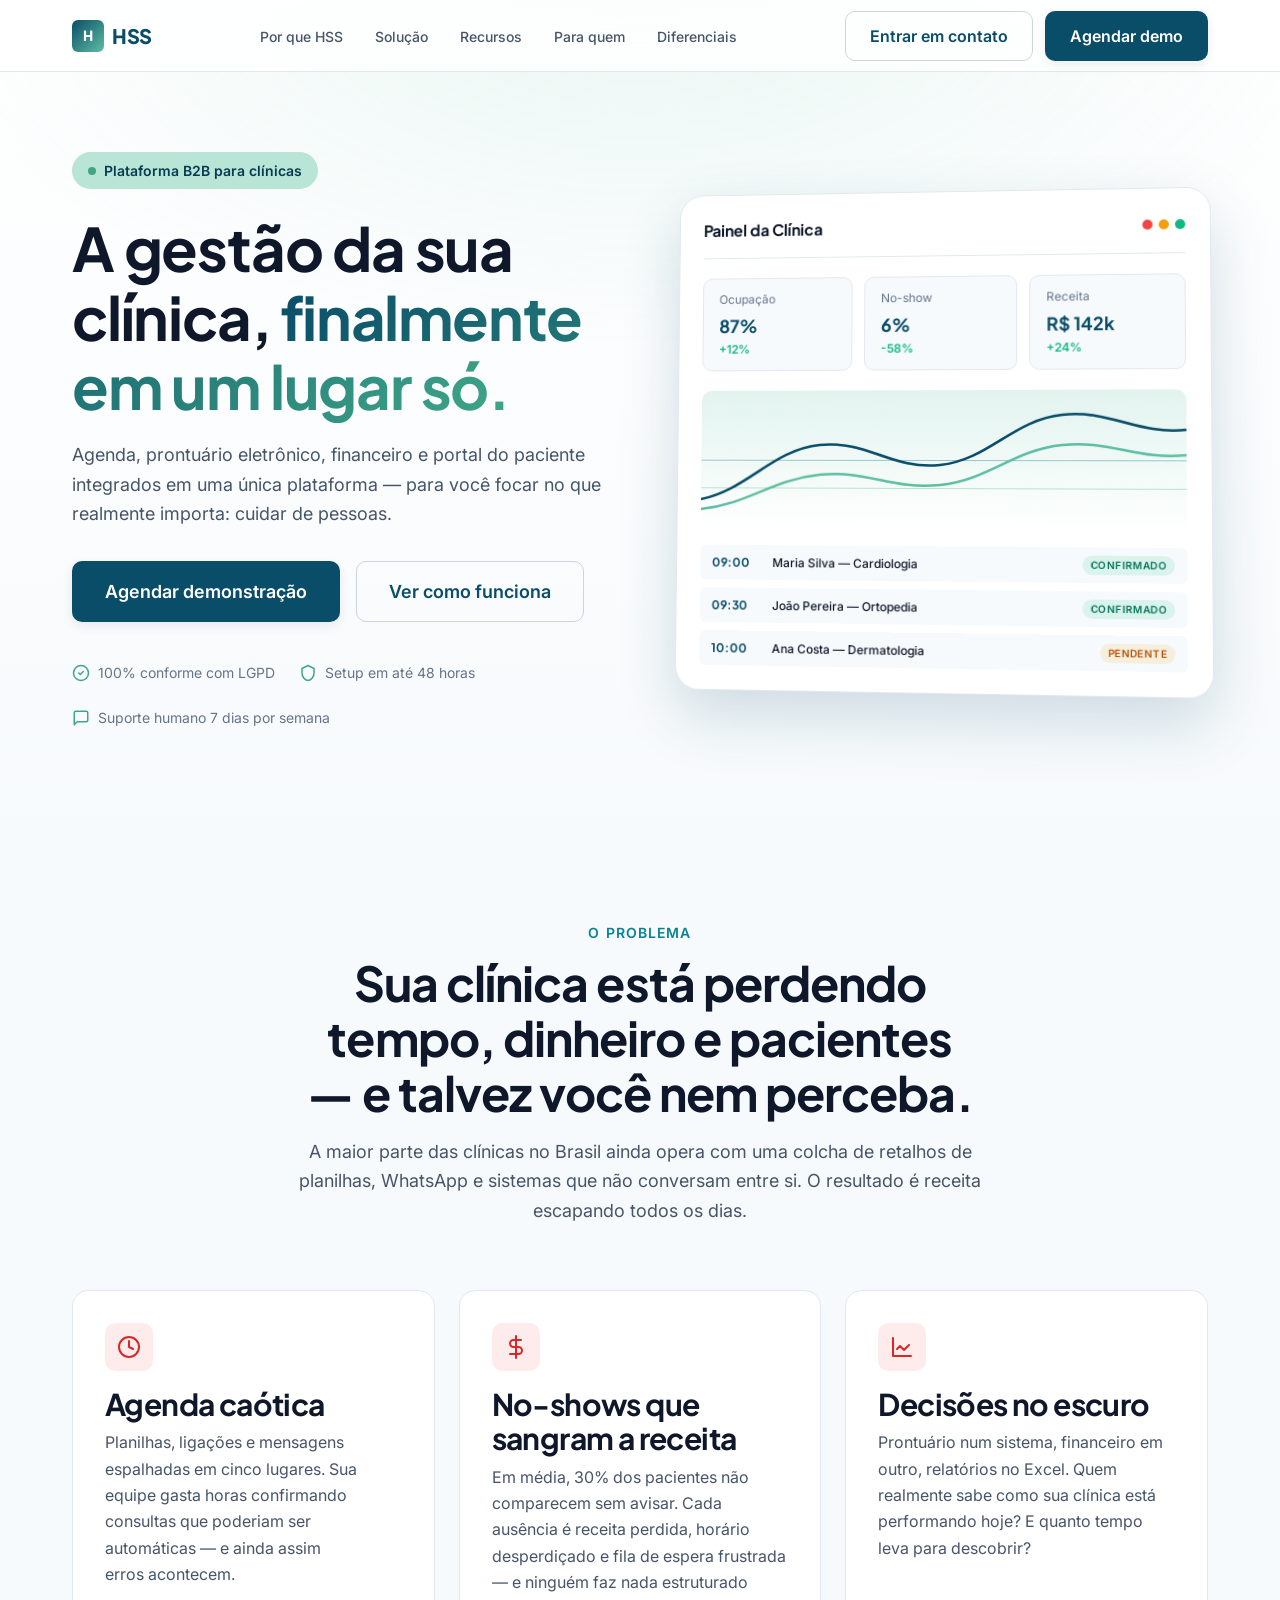
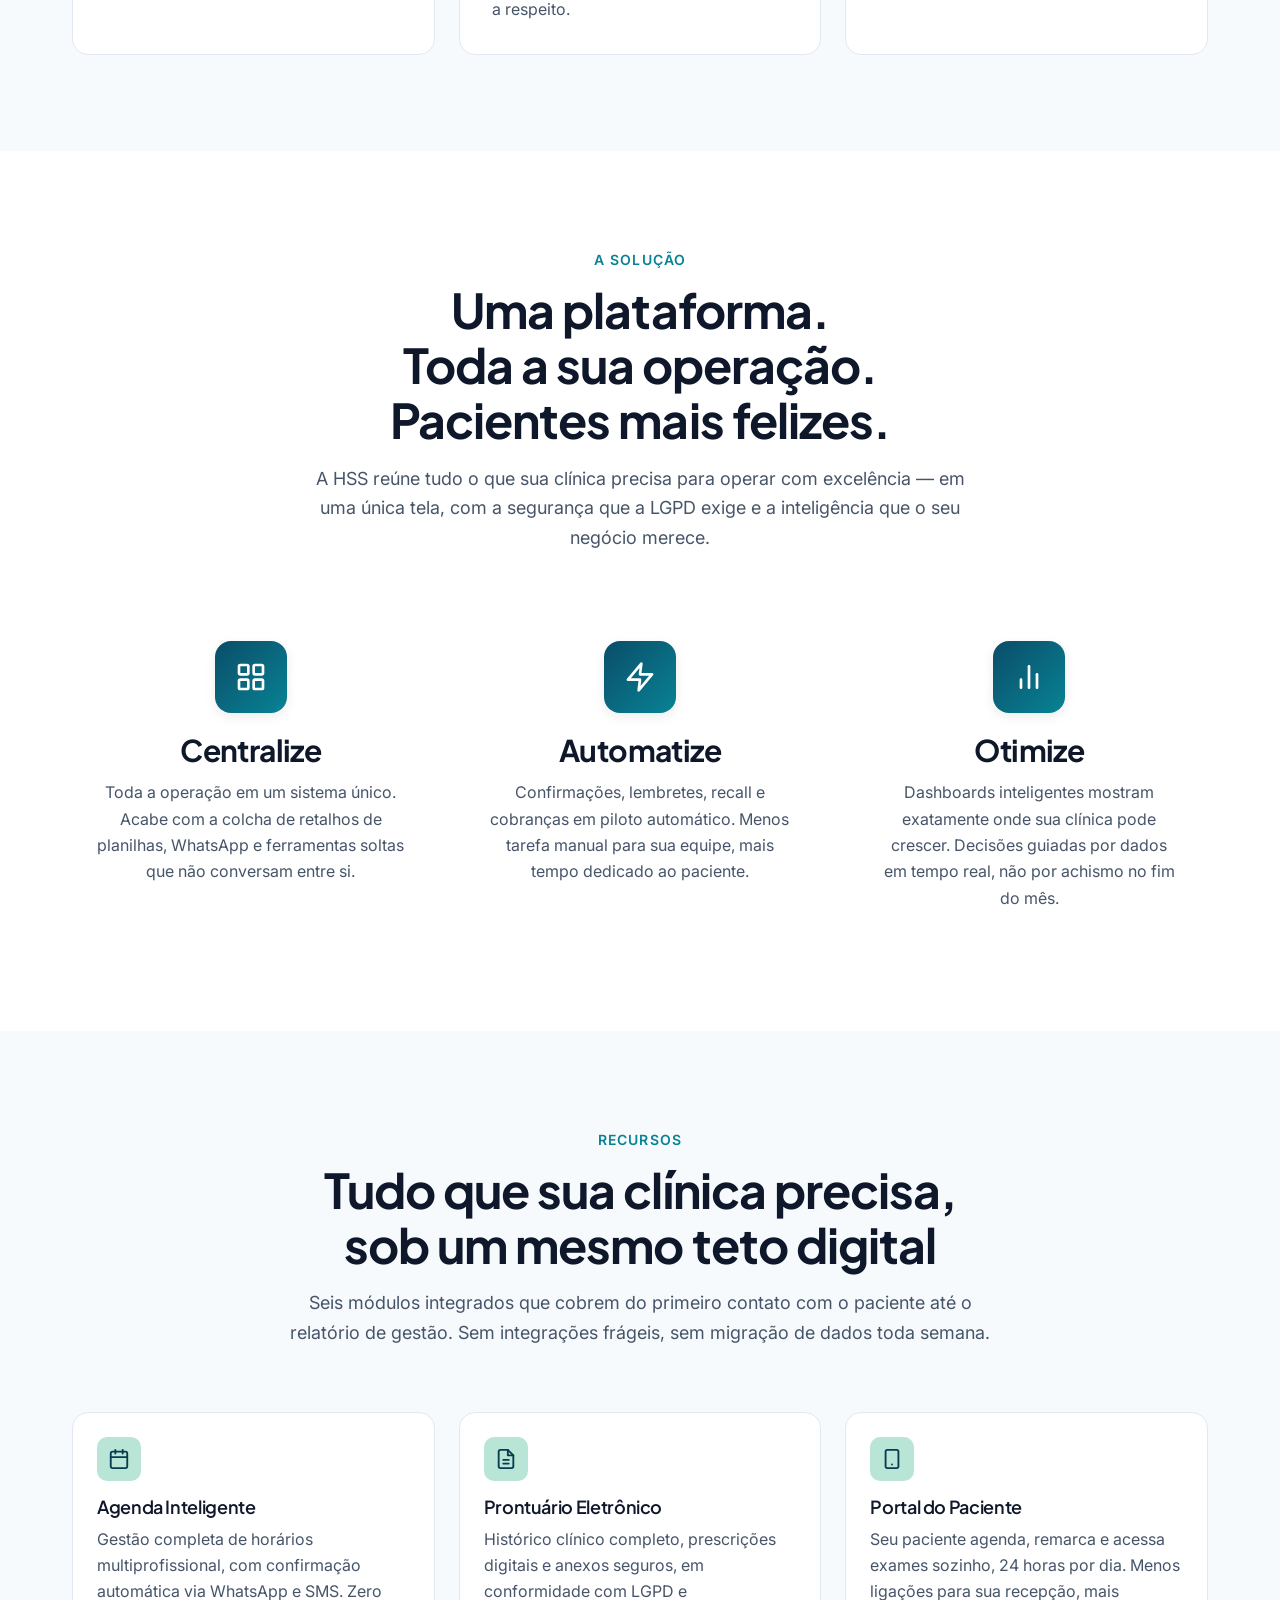
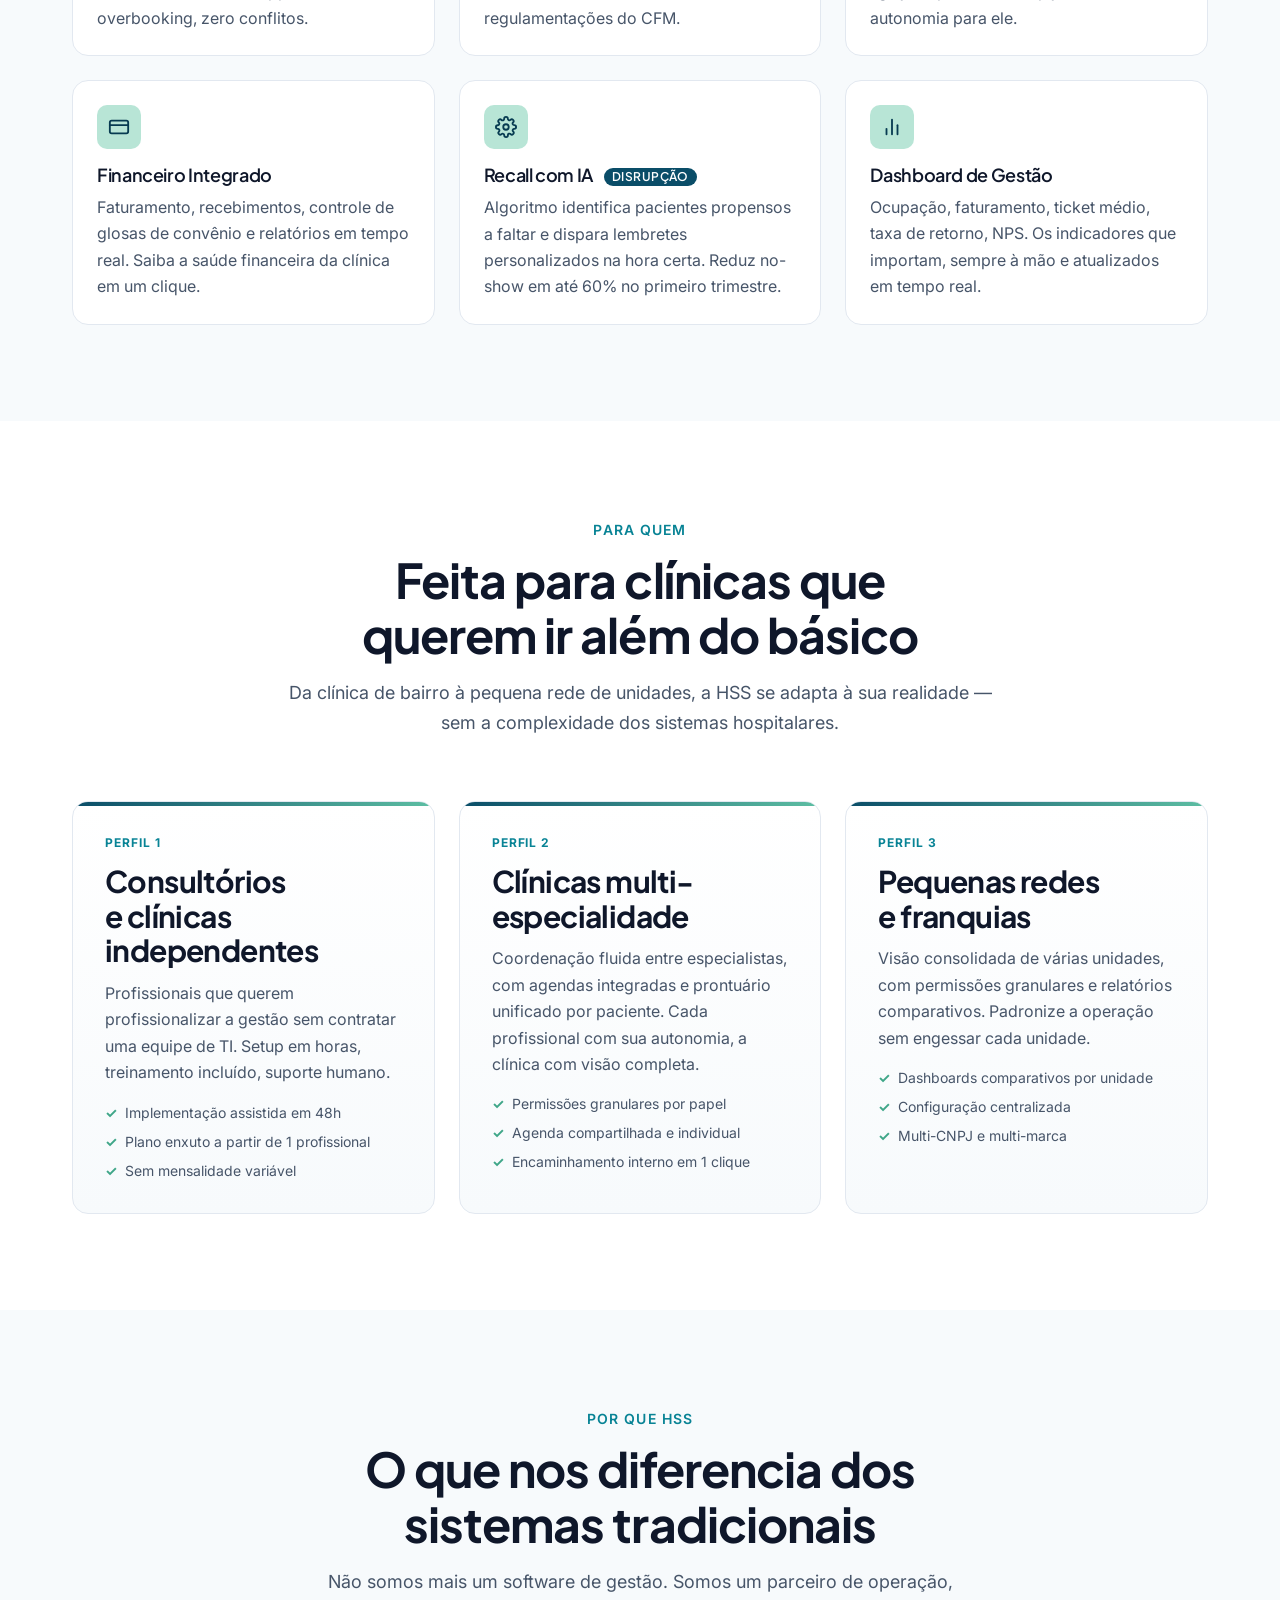
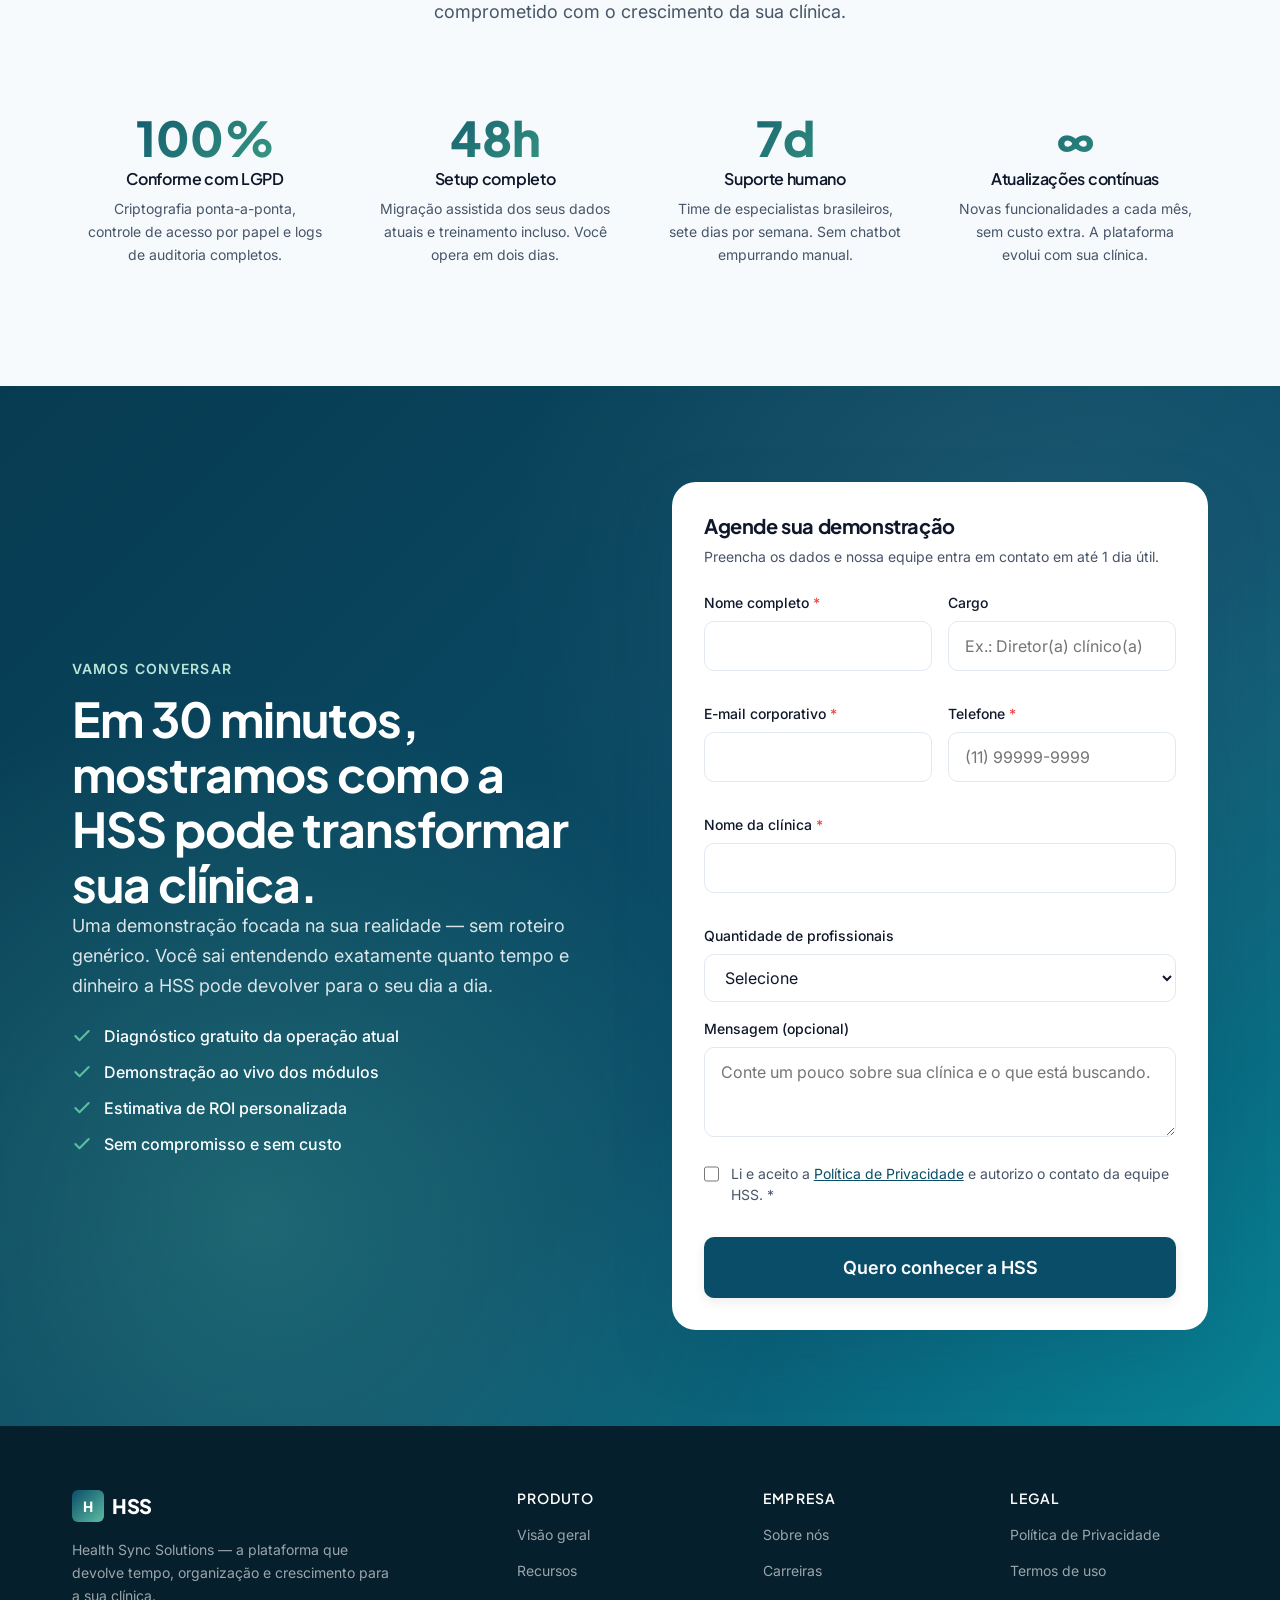
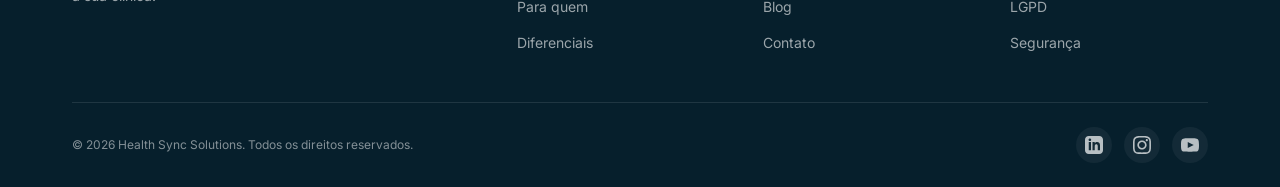
==== commit ee8cd324: "Phase 2: Operational form, accessibility, favicon, OG tags Form (Formspree integration): - POST to h" ====
--- a/index.html
+++ b/index.html
@@ -4,7 +4,21 @@
   <meta charset="UTF-8" />
   <meta name="viewport" content="width=device-width, initial-scale=1.0" />
   <meta name="description" content="HSS — Health Sync Solutions. Plataforma completa de gestão para clínicas: agenda, prontuário, financeiro e portal do paciente em um só lugar." />
+  <meta name="theme-color" content="#0a4d68" />
   <title>HSS — Health Sync Solutions | Gestão integrada para clínicas</title>
+
+  <!-- Favicon (SVG inline, no extra request) -->
+  <link rel="icon" type="image/svg+xml" href="data:image/svg+xml,%3Csvg xmlns='http://www.w3.org/2000/svg' viewBox='0 0 64 64'%3E%3Cdefs%3E%3ClinearGradient id='g' x1='0%25' y1='0%25' x2='100%25' y2='100%25'%3E%3Cstop offset='0%25' stop-color='%230a4d68'/%3E%3Cstop offset='100%25' stop-color='%235dbea3'/%3E%3C/linearGradient%3E%3C/defs%3E%3Crect width='64' height='64' rx='12' fill='url(%23g)'/%3E%3Ctext x='32' y='44' font-family='system-ui,sans-serif' font-size='36' font-weight='800' text-anchor='middle' fill='%23fff'%3EH%3C/text%3E%3C/svg%3E" />
+
+  <!-- Open Graph / social sharing -->
+  <meta property="og:type" content="website" />
+  <meta property="og:title" content="HSS — Health Sync Solutions | Gestão integrada para clínicas" />
+  <meta property="og:description" content="Plataforma B2B que centraliza agenda, prontuário, financeiro e portal do paciente — para clínicas que querem crescer sem perder o controle." />
+  <meta property="og:url" content="https://tamyresogasawara.github.io/hss-landing-medtech/" />
+  <meta property="og:locale" content="pt_BR" />
+  <meta name="twitter:card" content="summary_large_image" />
+  <meta name="twitter:title" content="HSS — Health Sync Solutions" />
+  <meta name="twitter:description" content="A gestão da sua clínica, finalmente em um lugar só." />
 
   <link rel="preconnect" href="https://fonts.googleapis.com" />
   <link rel="preconnect" href="https://fonts.gstatic.com" crossorigin />
@@ -16,6 +30,9 @@
   <link rel="stylesheet" href="styles/components.css" />
 </head>
 <body>
+
+  <!-- Skip link — acessibilidade para teclado/leitor de tela -->
+  <a href="#main-content" class="skip-link">Pular para o conteúdo principal</a>
 
   <!-- ========== HEADER / NAV ========== -->
   <header class="header">
@@ -49,7 +66,7 @@
     </div>
   </header>
 
-  <main>
+  <main id="main-content">
 
     <!-- ========== HERO ========== -->
     <section class="hero" id="hero">
@@ -423,35 +440,92 @@
             </ul>
           </div>
 
-          <form class="lead-form" id="leadForm" novalidate>
-            <h3 class="lead-form__title">Agende sua demonstração</h3>
+          <form
+            class="lead-form"
+            id="leadForm"
+            action="https://formspree.io/f/xeenpkel"
+            method="POST"
+            novalidate
+            aria-labelledby="leadFormTitle"
+          >
+            <h3 class="lead-form__title" id="leadFormTitle" tabindex="-1">Agende sua demonstração</h3>
             <p class="lead-form__subtitle">Preencha os dados e nossa equipe entra em contato em até 1 dia útil.</p>
+
+            <!-- Honeypot anti-spam — invisível pra usuários, capturado pelo Formspree -->
+            <input type="text" name="_gotcha" tabindex="-1" autocomplete="off" class="honeypot" aria-hidden="true" />
+
+            <!-- Assunto do email recebido pelo Formspree -->
+            <input type="hidden" name="_subject" value="Novo lead HSS — Demonstração" />
 
             <div class="form-row">
               <div class="form-group">
-                <label class="form-label" for="nome">Nome completo <span class="required">*</span></label>
-                <input class="form-input" type="text" id="nome" name="nome" required />
+                <label class="form-label" for="nome">Nome completo <span class="required" aria-label="obrigatório">*</span></label>
+                <input
+                  class="form-input"
+                  type="text"
+                  id="nome"
+                  name="nome"
+                  required
+                  autocomplete="name"
+                  aria-describedby="nome-error"
+                />
+                <small class="form-error" id="nome-error" aria-live="polite"></small>
               </div>
               <div class="form-group">
                 <label class="form-label" for="cargo">Cargo</label>
-                <input class="form-input" type="text" id="cargo" name="cargo" placeholder="Ex.: Diretor(a) clínico(a)" />
+                <input
+                  class="form-input"
+                  type="text"
+                  id="cargo"
+                  name="cargo"
+                  autocomplete="organization-title"
+                  placeholder="Ex.: Diretor(a) clínico(a)"
+                />
               </div>
             </div>
 
             <div class="form-row">
               <div class="form-group">
-                <label class="form-label" for="email">E-mail corporativo <span class="required">*</span></label>
-                <input class="form-input" type="email" id="email" name="email" required />
+                <label class="form-label" for="email">E-mail corporativo <span class="required" aria-label="obrigatório">*</span></label>
+                <input
+                  class="form-input"
+                  type="email"
+                  id="email"
+                  name="email"
+                  required
+                  autocomplete="email"
+                  aria-describedby="email-error"
+                />
+                <small class="form-error" id="email-error" aria-live="polite"></small>
               </div>
               <div class="form-group">
-                <label class="form-label" for="telefone">Telefone <span class="required">*</span></label>
-                <input class="form-input" type="tel" id="telefone" name="telefone" placeholder="(11) 99999-9999" required />
+                <label class="form-label" for="telefone">Telefone <span class="required" aria-label="obrigatório">*</span></label>
+                <input
+                  class="form-input"
+                  type="tel"
+                  id="telefone"
+                  name="telefone"
+                  required
+                  autocomplete="tel"
+                  placeholder="(11) 99999-9999"
+                  aria-describedby="telefone-error"
+                />
+                <small class="form-error" id="telefone-error" aria-live="polite"></small>
               </div>
             </div>
 
             <div class="form-group">
-              <label class="form-label" for="clinica">Nome da clínica <span class="required">*</span></label>
-              <input class="form-input" type="text" id="clinica" name="clinica" required />
+              <label class="form-label" for="clinica">Nome da clínica <span class="required" aria-label="obrigatório">*</span></label>
+              <input
+                class="form-input"
+                type="text"
+                id="clinica"
+                name="clinica"
+                required
+                autocomplete="organization"
+                aria-describedby="clinica-error"
+              />
+              <small class="form-error" id="clinica-error" aria-live="polite"></small>
             </div>
 
             <div class="form-group">
@@ -468,15 +542,32 @@
 
             <div class="form-group">
               <label class="form-label" for="mensagem">Mensagem (opcional)</label>
-              <textarea class="form-textarea" id="mensagem" name="mensagem" placeholder="Conte um pouco sobre sua clínica e o que está buscando."></textarea>
-            </div>
-
-            <label class="form-checkbox">
-              <input type="checkbox" required />
-              <span>Li e aceito a <a href="#">Política de Privacidade</a> e autorizo o contato da equipe HSS.</span>
+              <textarea
+                class="form-textarea"
+                id="mensagem"
+                name="mensagem"
+                placeholder="Conte um pouco sobre sua clínica e o que está buscando."
+              ></textarea>
+            </div>
+
+            <label class="form-checkbox" for="consentimento">
+              <input
+                type="checkbox"
+                id="consentimento"
+                name="consentimento"
+                required
+                aria-describedby="consentimento-error"
+              />
+              <span>Li e aceito a <a href="#">Política de Privacidade</a> e autorizo o contato da equipe HSS. <span class="required" aria-label="obrigatório">*</span></span>
             </label>
-
-            <button type="submit" class="btn btn--primary btn--full btn--lg">Quero conhecer a HSS</button>
+            <small class="form-error" id="consentimento-error" aria-live="polite"></small>
+
+            <!-- Status global do envio -->
+            <div class="form-status" id="formStatus" role="status" aria-live="polite"></div>
+
+            <button type="submit" class="btn btn--primary btn--full btn--lg" id="submitBtn">
+              Quero conhecer a HSS
+            </button>
           </form>
         </div>
       </div>
@@ -570,19 +661,126 @@
       });
     })();
 
-    // Lead form — placeholder handler (no real backend in this phase)
+    // Lead form — Formspree integration with accessible UX
     (function () {
       const form = document.getElementById("leadForm");
       if (!form) return;
 
-      form.addEventListener("submit", (event) => {
+      const status = document.getElementById("formStatus");
+      const submitBtn = document.getElementById("submitBtn");
+      const submitLabel = submitBtn.textContent.trim();
+
+      // Mensagens de erro em português pra cada tipo de validação
+      function getErrorMessage(field) {
+        const validity = field.validity;
+        if (validity.valueMissing) {
+          if (field.type === "checkbox") return "É necessário aceitar a Política de Privacidade.";
+          return "Este campo é obrigatório.";
+        }
+        if (validity.typeMismatch && field.type === "email") return "Informe um e-mail válido.";
+        if (validity.tooShort) return `Mínimo de ${field.minLength} caracteres.`;
+        if (validity.patternMismatch) return "Formato inválido.";
+        return field.validationMessage || "Valor inválido.";
+      }
+
+      function setFieldError(field, message) {
+        field.setAttribute("aria-invalid", "true");
+        const errorId = field.getAttribute("aria-describedby");
+        if (errorId) {
+          const el = document.getElementById(errorId);
+          if (el) el.textContent = message;
+        }
+      }
+
+      function clearFieldError(field) {
+        field.removeAttribute("aria-invalid");
+        const errorId = field.getAttribute("aria-describedby");
+        if (errorId) {
+          const el = document.getElementById(errorId);
+          if (el) el.textContent = "";
+        }
+      }
+
+      function setStatus(message, state) {
+        status.textContent = message;
+        if (state) {
+          status.setAttribute("data-state", state);
+        } else {
+          status.removeAttribute("data-state");
+        }
+      }
+
+      function setLoading(isLoading) {
+        submitBtn.setAttribute("aria-busy", String(isLoading));
+        submitBtn.disabled = isLoading;
+      }
+
+      // Limpa erro do campo enquanto o usuário corrige
+      form.addEventListener("input", (e) => {
+        const t = e.target;
+        if (t.matches("input, select, textarea") && t.checkValidity()) {
+          clearFieldError(t);
+        }
+      });
+
+      form.addEventListener("submit", async (event) => {
         event.preventDefault();
-        if (!form.checkValidity()) {
-          form.reportValidity();
+
+        // Valida todos os campos required
+        const fields = form.querySelectorAll("[required]");
+        let firstInvalid = null;
+
+        fields.forEach((field) => {
+          if (!field.checkValidity()) {
+            setFieldError(field, getErrorMessage(field));
+            if (!firstInvalid) firstInvalid = field;
+          } else {
+            clearFieldError(field);
+          }
+        });
+
+        if (firstInvalid) {
+          setStatus("Por favor, corrija os campos destacados antes de enviar.", "error");
+          firstInvalid.focus();
           return;
         }
-        alert("Obrigado! Recebemos sua solicitação e entraremos em contato em até 1 dia útil.");
-        form.reset();
+
+        // Tudo válido — envia pro Formspree
+        setLoading(true);
+        setStatus("Enviando sua solicitação…", "loading");
+
+        try {
+          const formData = new FormData(form);
+          const response = await fetch(form.action, {
+            method: "POST",
+            body: formData,
+            headers: { Accept: "application/json" },
+          });
+
+          if (response.ok) {
+            setStatus(
+              "Recebemos sua solicitação! Nossa equipe entrará em contato em até 1 dia útil.",
+              "success"
+            );
+            form.reset();
+            // Volta o foco pro título do form pra o leitor de tela anunciar a mudança
+            document.getElementById("leadFormTitle").focus();
+          } else {
+            const data = await response.json().catch(() => ({}));
+            const message =
+              (data.errors && data.errors[0] && data.errors[0].message) ||
+              "Não conseguimos enviar sua solicitação agora. Tente novamente em instantes.";
+            setStatus(message, "error");
+          }
+        } catch (err) {
+          setStatus(
+            "Erro de conexão. Verifique sua internet e tente novamente.",
+            "error"
+          );
+        } finally {
+          setLoading(false);
+          submitBtn.textContent = submitLabel;
+        }
       });
     })();
   </script>
--- a/styles/base.css
+++ b/styles/base.css
@@ -108,3 +108,60 @@
   white-space: nowrap;
   border: 0;
 }
+
+/* ============================================
+   ACCESSIBILITY
+   ============================================ */
+
+/* Skip link — first thing keyboard/screen-reader users encounter */
+.skip-link {
+  position: absolute;
+  top: -100px;
+  left: var(--space-2);
+  z-index: 1000;
+  padding: var(--space-3) var(--space-5);
+  background-color: var(--color-primary);
+  color: #fff;
+  font-weight: 600;
+  font-size: var(--text-sm);
+  border-radius: 0 0 var(--radius-md) var(--radius-md);
+  transition: top var(--transition-fast);
+}
+
+.skip-link:focus {
+  top: 0;
+  color: #fff;
+  outline: 3px solid var(--color-accent);
+  outline-offset: -3px;
+}
+
+/* Explicit, visible focus for keyboard users */
+*:focus-visible {
+  outline: 3px solid var(--color-primary-light);
+  outline-offset: 2px;
+  border-radius: var(--radius-sm);
+}
+
+a:focus-visible,
+button:focus-visible {
+  outline-offset: 4px;
+}
+
+.form-input:focus-visible,
+.form-select:focus-visible,
+.form-textarea:focus-visible {
+  outline-offset: 0;
+  outline-width: 2px;
+}
+
+/* Respect users who prefer reduced motion */
+@media (prefers-reduced-motion: reduce) {
+  *,
+  *::before,
+  *::after {
+    animation-duration: 0.01ms !important;
+    animation-iteration-count: 1 !important;
+    transition-duration: 0.01ms !important;
+    scroll-behavior: auto !important;
+  }
+}
--- a/styles/components.css
+++ b/styles/components.css
@@ -999,3 +999,130 @@
     width: 100%;
   }
 }
+
+/* ============================================
+   FORM — error states, status, loading, honeypot
+   ============================================ */
+
+/* Honeypot — invisible to users, catches bots */
+.honeypot {
+  position: absolute !important;
+  left: -9999px !important;
+  width: 1px !important;
+  height: 1px !important;
+  opacity: 0 !important;
+  pointer-events: none !important;
+}
+
+/* Inline field errors */
+.form-error {
+  display: block;
+  font-size: var(--text-xs);
+  color: var(--color-danger);
+  margin-top: var(--space-1);
+  min-height: 1em;
+  font-weight: 500;
+}
+
+.form-input[aria-invalid="true"],
+.form-select[aria-invalid="true"],
+.form-textarea[aria-invalid="true"] {
+  border-color: var(--color-danger);
+  background-color: rgba(239, 68, 68, 0.03);
+}
+
+.form-input[aria-invalid="true"]:focus,
+.form-select[aria-invalid="true"]:focus,
+.form-textarea[aria-invalid="true"]:focus {
+  box-shadow: 0 0 0 3px rgba(239, 68, 68, 0.15);
+  border-color: var(--color-danger);
+}
+
+/* Global form status (loading / success / error) */
+.form-status {
+  margin: var(--space-4) 0;
+  padding: var(--space-3) var(--space-4);
+  border-radius: var(--radius-md);
+  font-size: var(--text-sm);
+  font-weight: 500;
+  display: none;
+  animation: fadeIn var(--transition-base);
+}
+
+.form-status[data-state="loading"] {
+  display: flex;
+  align-items: center;
+  gap: var(--space-2);
+  background-color: var(--color-bg-soft);
+  color: var(--color-text-muted);
+  border: 1px solid var(--color-border);
+}
+
+.form-status[data-state="loading"]::before {
+  content: "";
+  width: 14px;
+  height: 14px;
+  border: 2px solid var(--color-border-strong);
+  border-top-color: var(--color-primary);
+  border-radius: 50%;
+  animation: spin 0.6s linear infinite;
+}
+
+.form-status[data-state="success"] {
+  display: block;
+  background-color: rgba(16, 185, 129, 0.08);
+  color: #047857;
+  border: 1px solid rgba(16, 185, 129, 0.3);
+}
+
+.form-status[data-state="error"] {
+  display: block;
+  background-color: rgba(239, 68, 68, 0.08);
+  color: #b91c1c;
+  border: 1px solid rgba(239, 68, 68, 0.3);
+}
+
+.form-status__icon {
+  display: inline-block;
+  margin-right: var(--space-2);
+  font-weight: 700;
+}
+
+/* Loading state on submit button */
+.btn[aria-busy="true"] {
+  position: relative;
+  color: transparent !important;
+  pointer-events: none;
+  cursor: wait;
+}
+
+.btn[aria-busy="true"]::after {
+  content: "";
+  position: absolute;
+  width: 18px;
+  height: 18px;
+  border: 2px solid rgba(255, 255, 255, 0.3);
+  border-top-color: #fff;
+  border-radius: 50%;
+  top: 50%;
+  left: 50%;
+  margin: -9px 0 0 -9px;
+  animation: spin 0.6s linear infinite;
+}
+
+@keyframes spin {
+  to {
+    transform: rotate(360deg);
+  }
+}
+
+@keyframes fadeIn {
+  from {
+    opacity: 0;
+    transform: translateY(-4px);
+  }
+  to {
+    opacity: 1;
+    transform: translateY(0);
+  }
+}
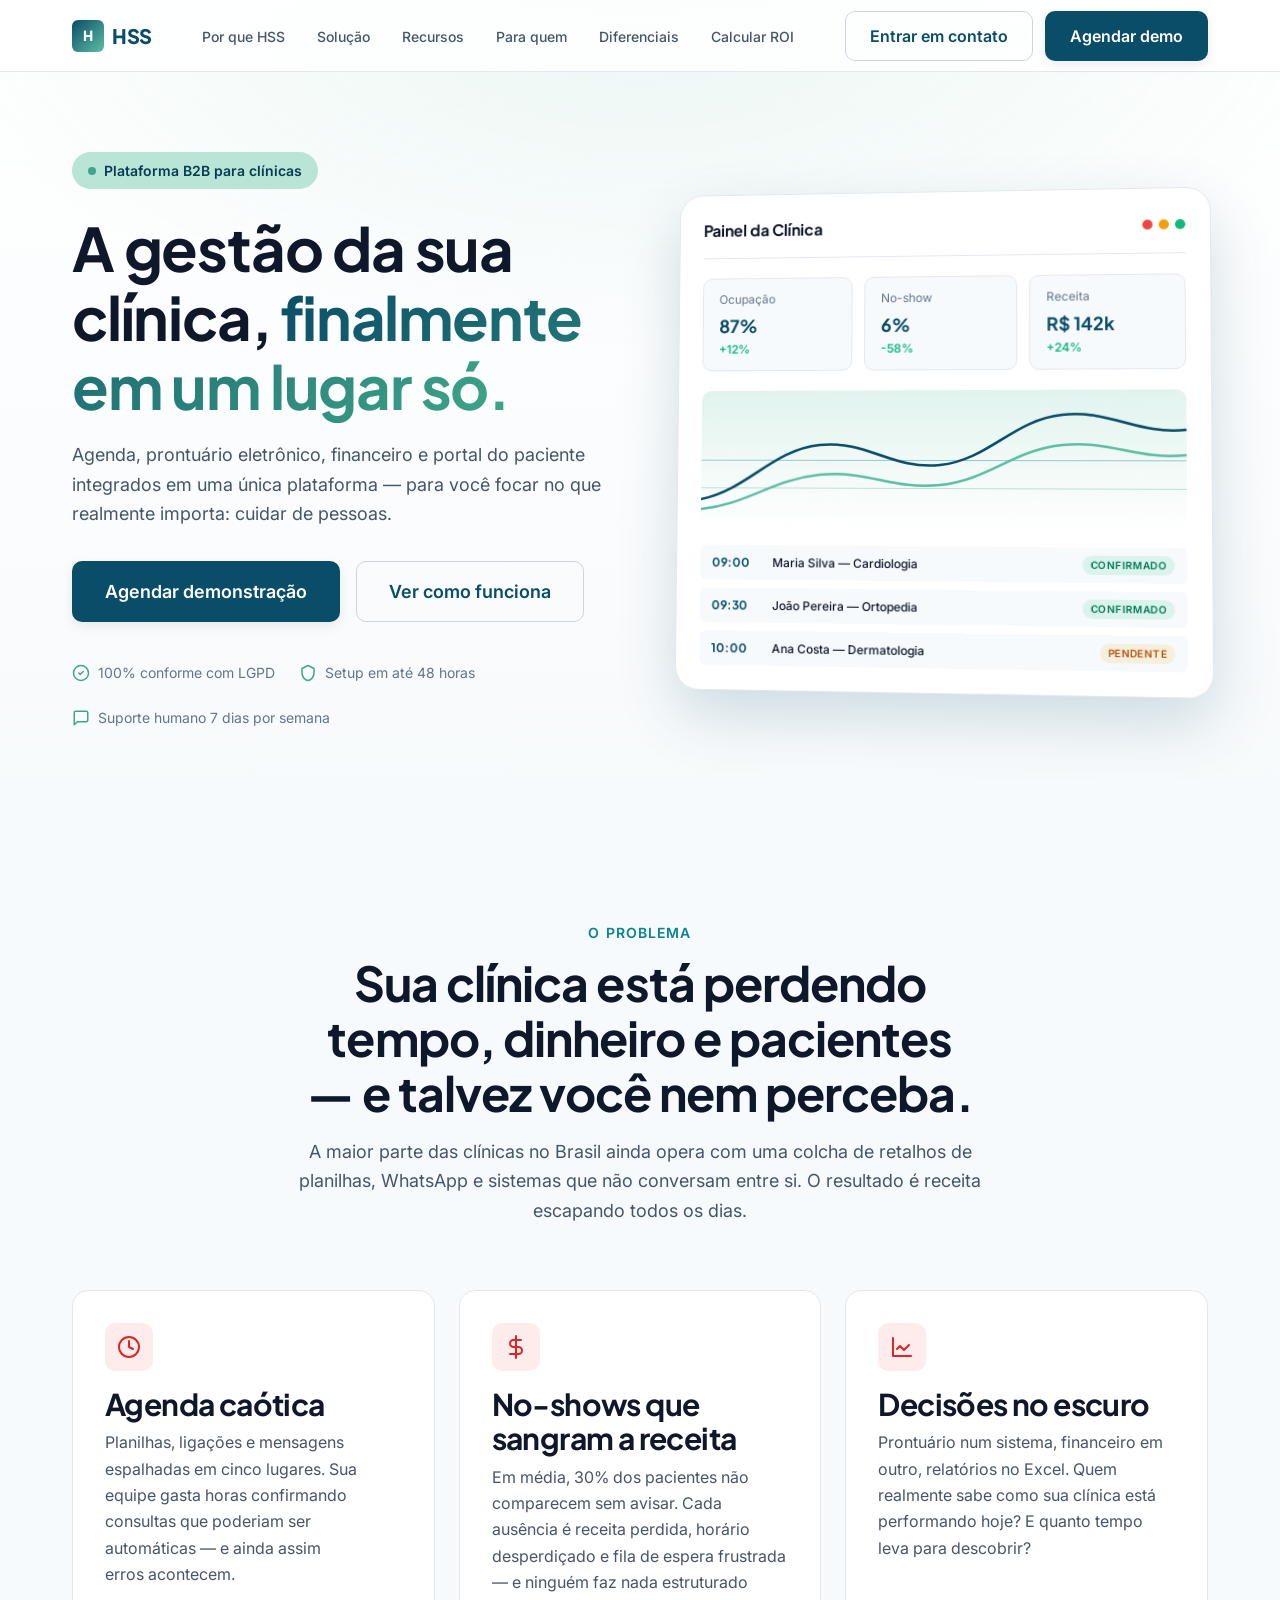
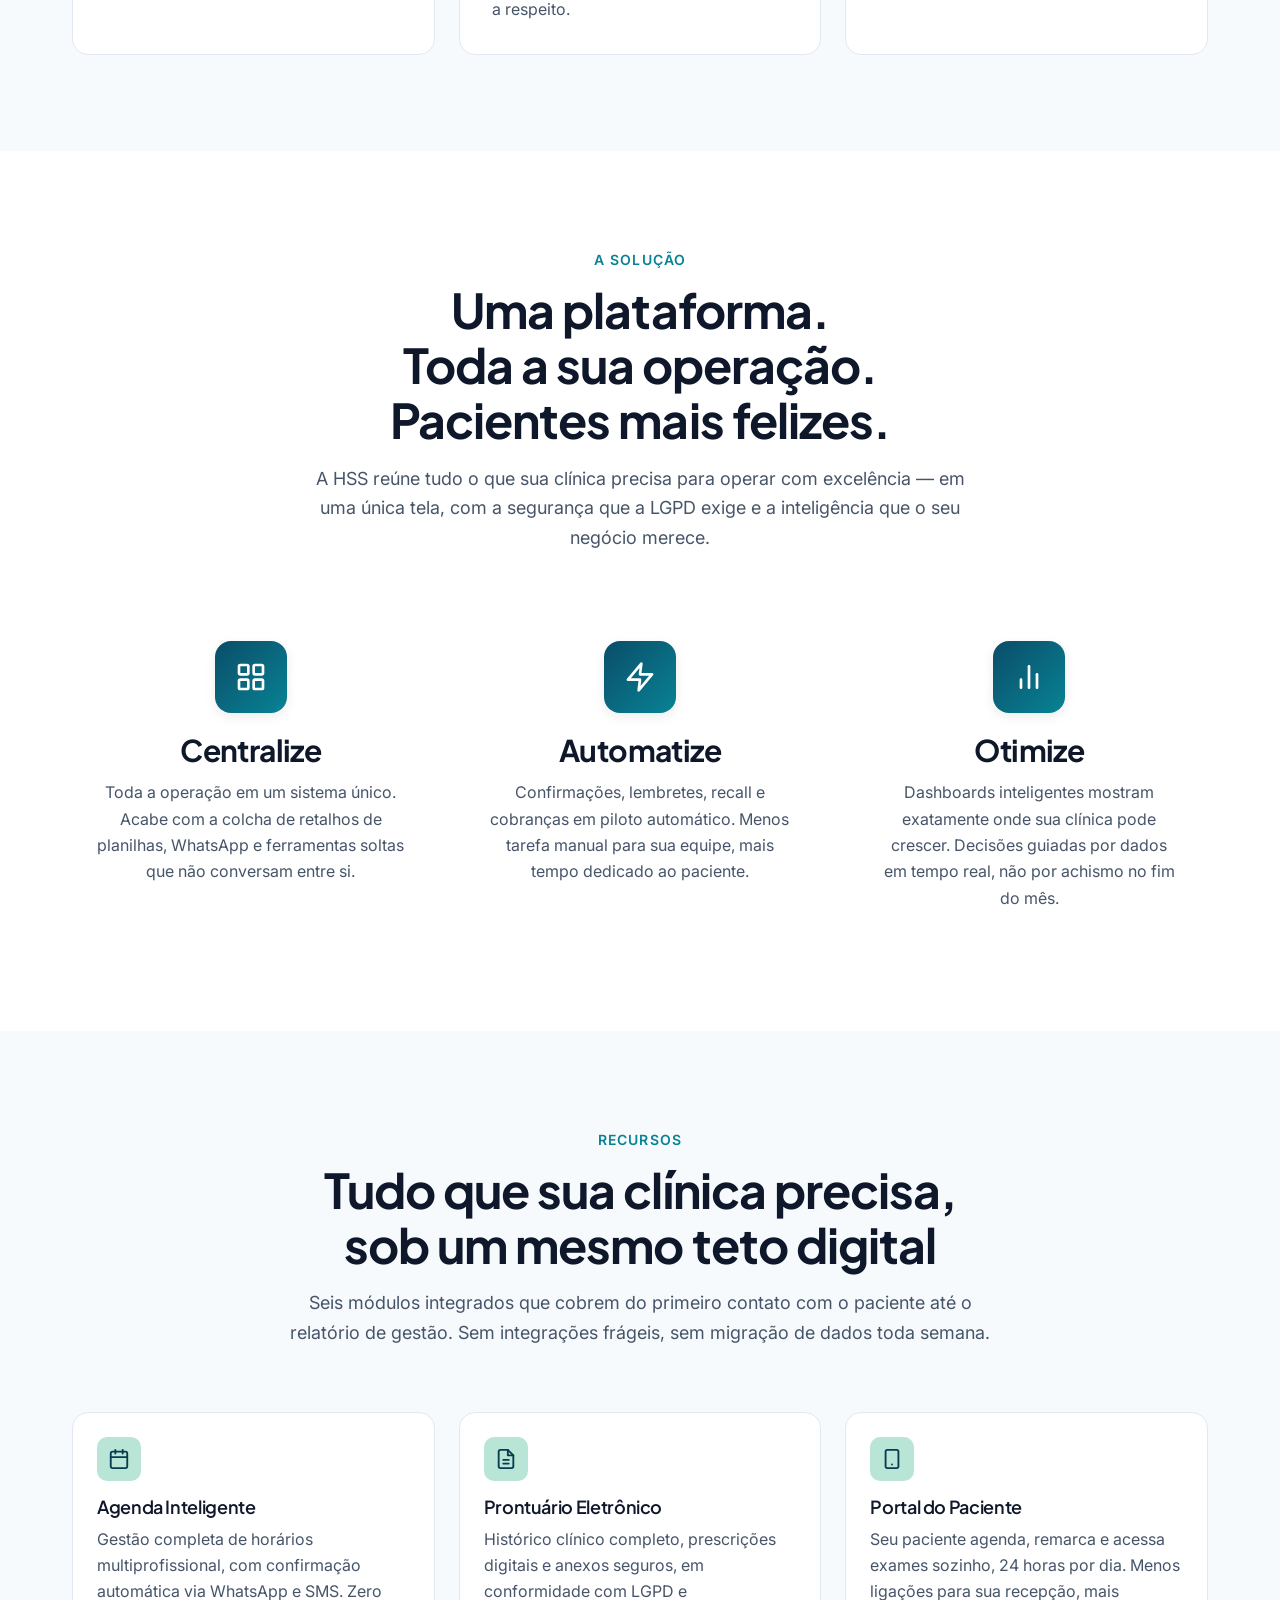
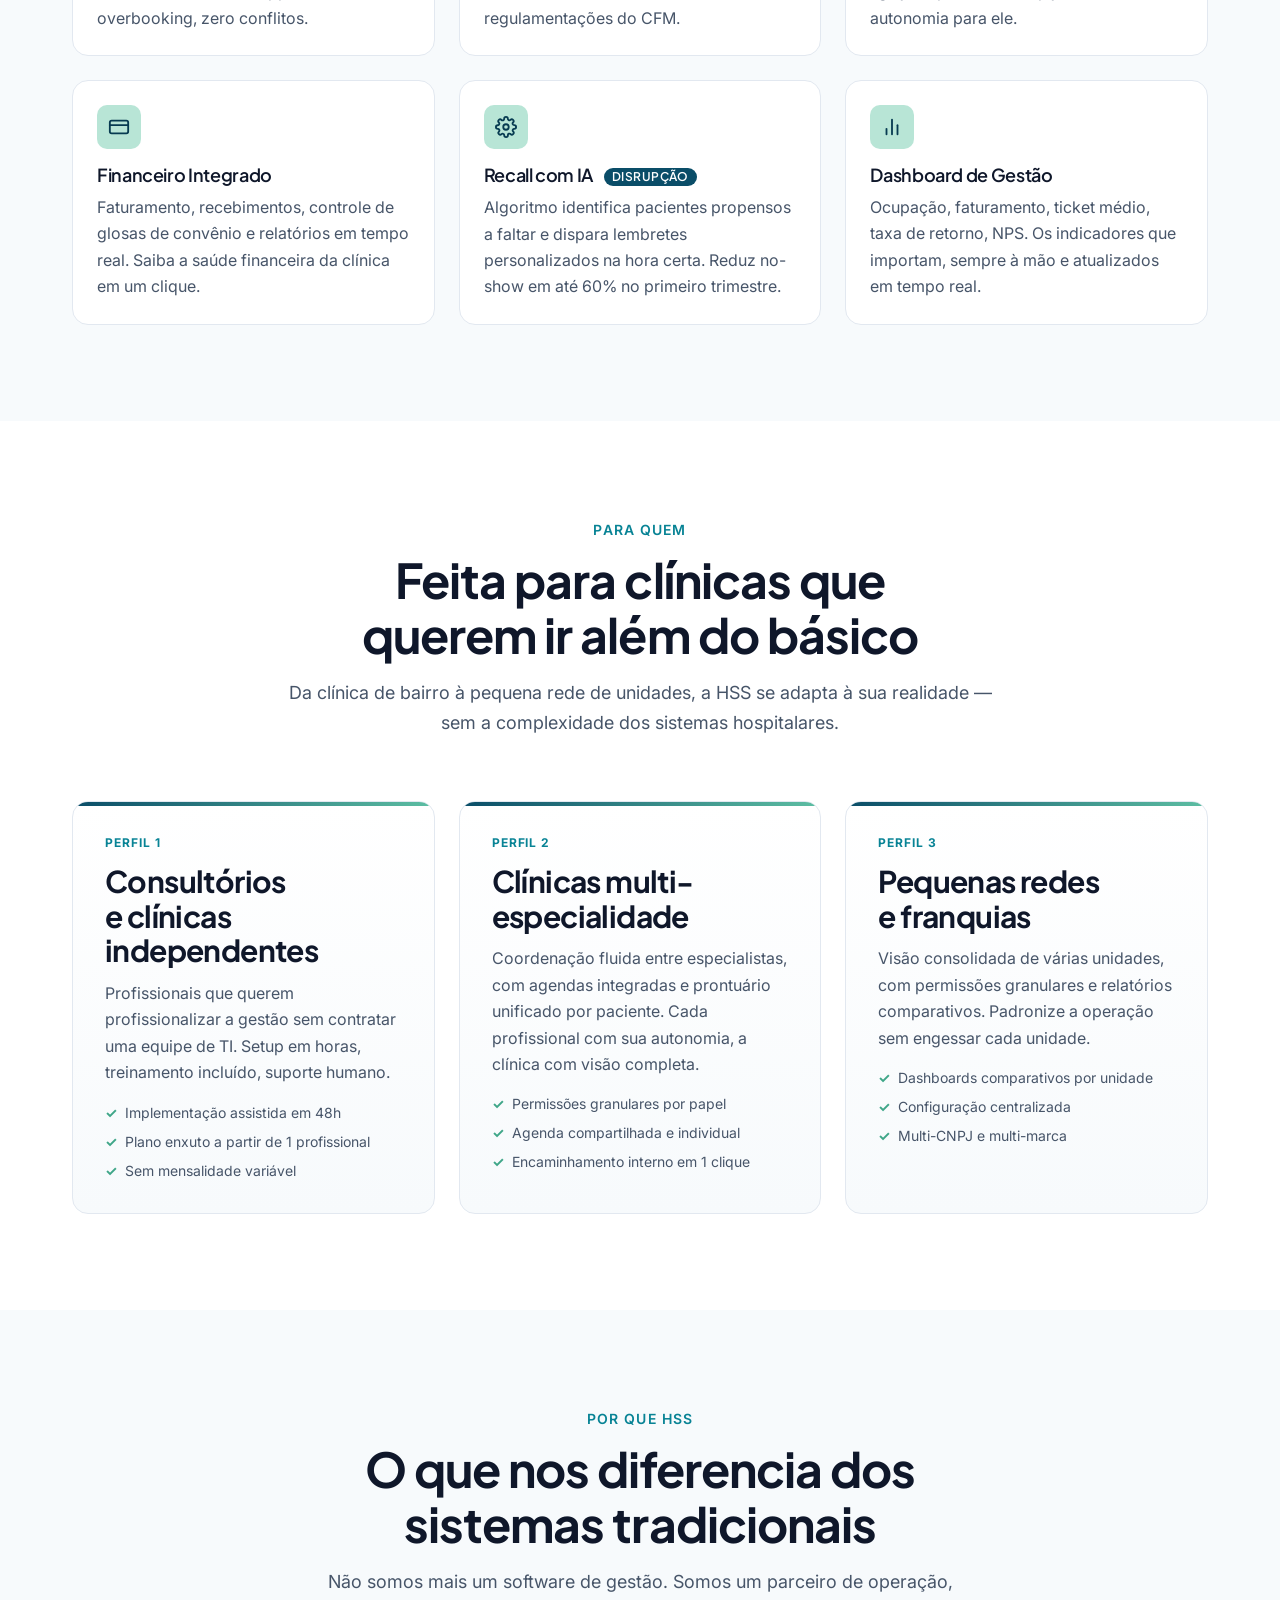
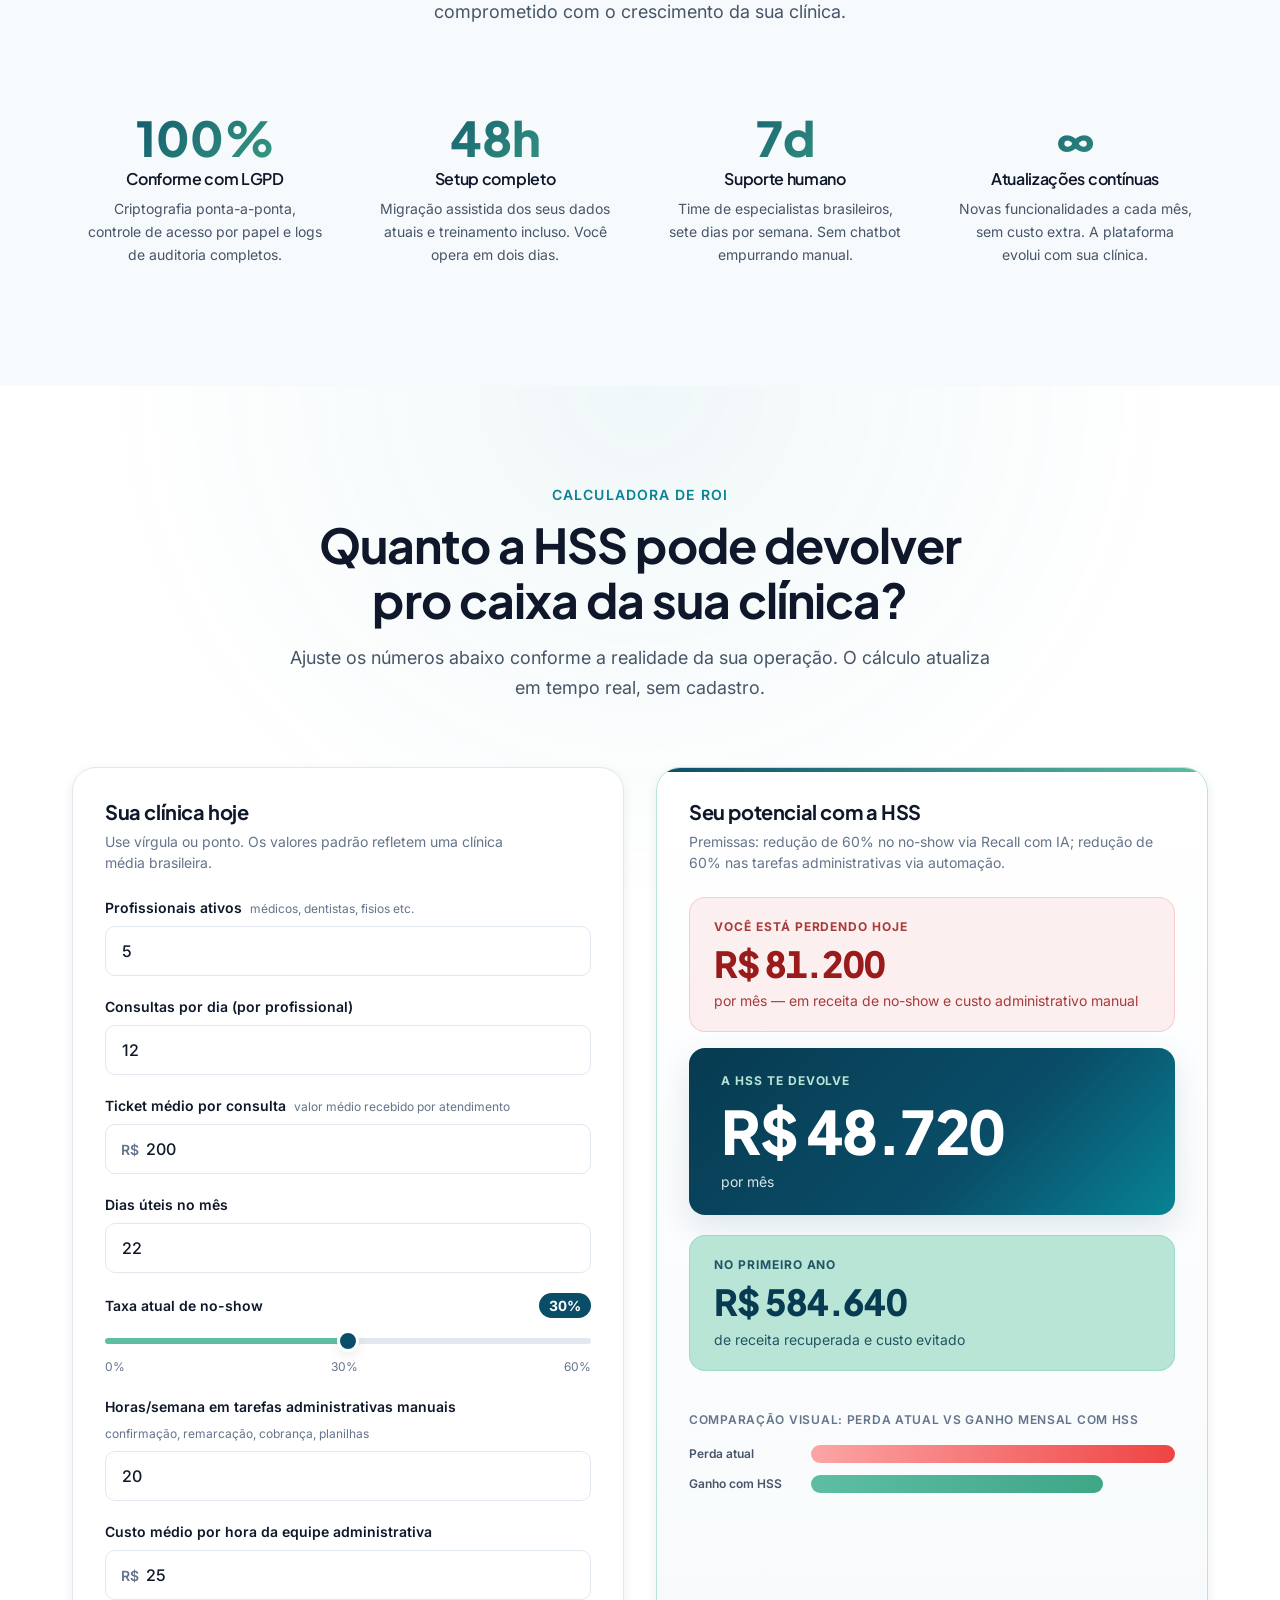
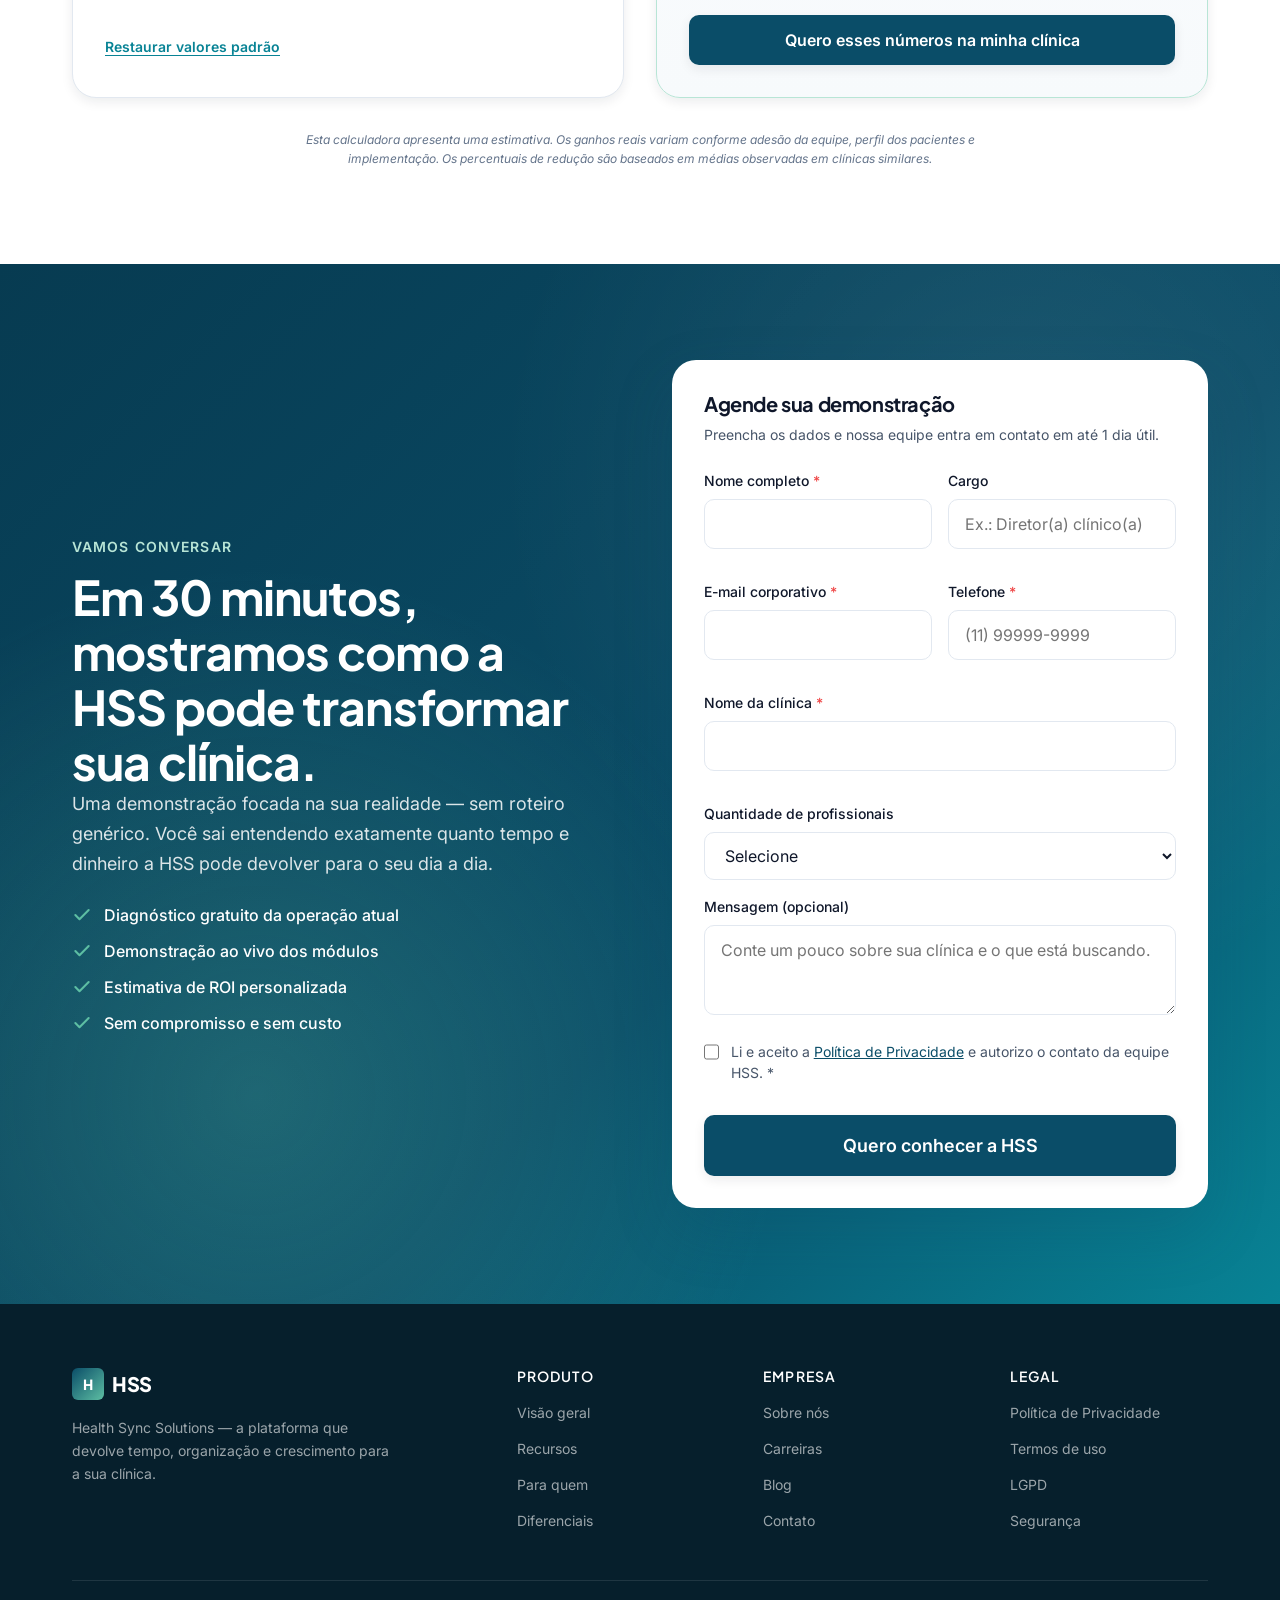
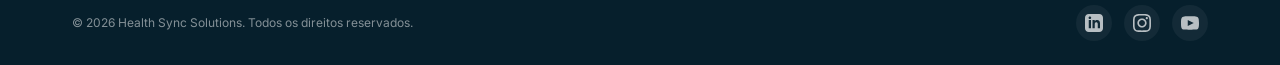
==== commit bf851f1c: "Phase 3: Add interactive ROI calculator Calculator section between Diferenciais and CTA, accessible " ====
--- a/index.html
+++ b/index.html
@@ -49,6 +49,7 @@
           <li><a href="#funcionalidades" class="nav__link">Recursos</a></li>
           <li><a href="#para-quem" class="nav__link">Para quem</a></li>
           <li><a href="#diferenciais" class="nav__link">Diferenciais</a></li>
+          <li><a href="#roi" class="nav__link">Calcular ROI</a></li>
         </ul>
       </nav>
 
@@ -406,6 +407,140 @@
             <p class="diff-card__text">Novas funcionalidades a cada mês, sem custo extra. A plataforma evolui com sua clínica.</p>
           </article>
         </div>
+      </div>
+    </section>
+
+
+    <!-- ========== ROI CALCULATOR ========== -->
+    <section class="section roi-section" id="roi" aria-labelledby="roi-title">
+      <div class="container">
+        <header class="section__header">
+          <span class="section__eyebrow">Calculadora de ROI</span>
+          <h2 class="section__title" id="roi-title">Quanto a HSS pode devolver pro caixa da sua clínica?</h2>
+          <p class="section__subtitle">
+            Ajuste os números abaixo conforme a realidade da sua operação. O cálculo atualiza em tempo real, sem cadastro.
+          </p>
+        </header>
+
+        <div class="roi-grid">
+
+          <!-- INPUTS -->
+          <div class="roi-panel roi-panel--inputs">
+            <h3 class="roi-panel__title">Sua clínica hoje</h3>
+            <p class="roi-panel__caption">Use vírgula ou ponto. Os valores padrão refletem uma clínica média brasileira.</p>
+
+            <form class="roi-form" id="roiForm" novalidate>
+              <div class="roi-field">
+                <label class="roi-label" for="roi-profissionais">
+                  Profissionais ativos
+                  <span class="roi-hint" aria-hidden="true">médicos, dentistas, fisios etc.</span>
+                </label>
+                <input class="roi-input" type="number" id="roi-profissionais" name="profissionais" value="5" min="1" max="500" inputmode="numeric" />
+              </div>
+
+              <div class="roi-field">
+                <label class="roi-label" for="roi-consultas-dia">
+                  Consultas por dia (por profissional)
+                </label>
+                <input class="roi-input" type="number" id="roi-consultas-dia" name="consultasDia" value="12" min="1" max="60" inputmode="numeric" />
+              </div>
+
+              <div class="roi-field">
+                <label class="roi-label" for="roi-ticket">
+                  Ticket médio por consulta
+                  <span class="roi-hint" aria-hidden="true">valor médio recebido por atendimento</span>
+                </label>
+                <div class="roi-input-group">
+                  <span class="roi-input-prefix" aria-hidden="true">R$</span>
+                  <input class="roi-input roi-input--with-prefix" type="number" id="roi-ticket" name="ticket" value="200" min="0" step="10" inputmode="decimal" />
+                </div>
+              </div>
+
+              <div class="roi-field">
+                <label class="roi-label" for="roi-dias-mes">
+                  Dias úteis no mês
+                </label>
+                <input class="roi-input" type="number" id="roi-dias-mes" name="diasMes" value="22" min="1" max="31" inputmode="numeric" />
+              </div>
+
+              <div class="roi-field">
+                <label class="roi-label" for="roi-no-show">
+                  Taxa atual de no-show
+                  <output class="roi-slider-value" for="roi-no-show" id="roi-no-show-display" aria-live="polite">30%</output>
+                </label>
+                <input class="roi-slider" type="range" id="roi-no-show" name="noShow" value="30" min="0" max="60" step="1" aria-valuemin="0" aria-valuemax="60" />
+                <div class="roi-slider-scale" aria-hidden="true">
+                  <span>0%</span><span>30%</span><span>60%</span>
+                </div>
+              </div>
+
+              <div class="roi-field">
+                <label class="roi-label" for="roi-horas-admin">
+                  Horas/semana em tarefas administrativas manuais
+                  <span class="roi-hint" aria-hidden="true">confirmação, remarcação, cobrança, planilhas</span>
+                </label>
+                <input class="roi-input" type="number" id="roi-horas-admin" name="horasAdmin" value="20" min="0" max="200" inputmode="numeric" />
+              </div>
+
+              <div class="roi-field">
+                <label class="roi-label" for="roi-custo-hora">
+                  Custo médio por hora da equipe administrativa
+                </label>
+                <div class="roi-input-group">
+                  <span class="roi-input-prefix" aria-hidden="true">R$</span>
+                  <input class="roi-input roi-input--with-prefix" type="number" id="roi-custo-hora" name="custoHora" value="25" min="0" step="1" inputmode="decimal" />
+                </div>
+              </div>
+
+              <button type="reset" class="roi-reset" id="roiReset">Restaurar valores padrão</button>
+            </form>
+          </div>
+
+
+          <!-- OUTPUTS -->
+          <div class="roi-panel roi-panel--outputs" aria-live="polite" aria-atomic="true">
+            <h3 class="roi-panel__title">Seu potencial com a HSS</h3>
+            <p class="roi-panel__caption">Premissas: redução de 60% no no-show via Recall com IA; redução de 60% nas tarefas administrativas via automação.</p>
+
+            <div class="roi-result roi-result--loss">
+              <span class="roi-result__label">Você está perdendo hoje</span>
+              <span class="roi-result__value" id="roi-perda-mensal">R$ 0</span>
+              <span class="roi-result__hint">por mês — em receita de no-show e custo administrativo manual</span>
+            </div>
+
+            <div class="roi-result roi-result--gain roi-result--hero">
+              <span class="roi-result__label">A HSS te devolve</span>
+              <span class="roi-result__value" id="roi-recuperado-mensal">R$ 0</span>
+              <span class="roi-result__hint">por mês</span>
+            </div>
+
+            <div class="roi-result roi-result--annual">
+              <span class="roi-result__label">No primeiro ano</span>
+              <span class="roi-result__value" id="roi-recuperado-anual">R$ 0</span>
+              <span class="roi-result__hint">de receita recuperada e custo evitado</span>
+            </div>
+
+            <!-- Visual comparison bars -->
+            <div class="roi-chart" role="img" aria-labelledby="roi-chart-label">
+              <div class="roi-chart__label" id="roi-chart-label">Comparação visual: perda atual vs ganho mensal com HSS</div>
+              <div class="roi-chart__row">
+                <span class="roi-chart__caption">Perda atual</span>
+                <div class="roi-chart__bar roi-chart__bar--loss" id="roi-bar-perda" style="width: 0%;"></div>
+              </div>
+              <div class="roi-chart__row">
+                <span class="roi-chart__caption">Ganho com HSS</span>
+                <div class="roi-chart__bar roi-chart__bar--gain" id="roi-bar-gain" style="width: 0%;"></div>
+              </div>
+            </div>
+
+            <a href="#contato" class="btn btn--primary btn--full roi-cta">Quero esses números na minha clínica</a>
+          </div>
+
+        </div>
+
+        <p class="roi-disclaimer">
+          Esta calculadora apresenta uma estimativa. Os ganhos reais variam conforme adesão da equipe, perfil dos pacientes e implementação. Os percentuais de redução são baseados em médias observadas em clínicas similares.
+        </p>
       </div>
     </section>
 
@@ -661,6 +796,95 @@
       });
     })();
 
+    // ROI Calculator — recalcula em tempo real conforme o usuário ajusta
+    (function () {
+      const form = document.getElementById("roiForm");
+      if (!form) return;
+
+      // Premissas (claims da HSS)
+      const REDUCAO_NOSHOW = 0.6;   // Recall com IA reduz no-show em 60%
+      const REDUCAO_ADMIN = 0.6;    // Automação reduz tarefas administrativas em 60%
+      const SEMANAS_POR_MES = 4;
+
+      const fmtBRL = new Intl.NumberFormat("pt-BR", {
+        style: "currency",
+        currency: "BRL",
+        maximumFractionDigits: 0,
+      });
+
+      const els = {
+        profissionais: document.getElementById("roi-profissionais"),
+        consultasDia: document.getElementById("roi-consultas-dia"),
+        ticket: document.getElementById("roi-ticket"),
+        diasMes: document.getElementById("roi-dias-mes"),
+        noShow: document.getElementById("roi-no-show"),
+        noShowDisplay: document.getElementById("roi-no-show-display"),
+        horasAdmin: document.getElementById("roi-horas-admin"),
+        custoHora: document.getElementById("roi-custo-hora"),
+        perdaMensal: document.getElementById("roi-perda-mensal"),
+        recuperadoMensal: document.getElementById("roi-recuperado-mensal"),
+        recuperadoAnual: document.getElementById("roi-recuperado-anual"),
+        barPerda: document.getElementById("roi-bar-perda"),
+        barGain: document.getElementById("roi-bar-gain"),
+      };
+
+      function num(el, fallback) {
+        const v = parseFloat(el.value);
+        return Number.isFinite(v) && v >= 0 ? v : fallback;
+      }
+
+      function calculate() {
+        const profissionais = num(els.profissionais, 0);
+        const consultasDia = num(els.consultasDia, 0);
+        const ticket = num(els.ticket, 0);
+        const diasMes = num(els.diasMes, 0);
+        const noShowPct = Math.min(num(els.noShow, 0), 100) / 100;
+        const horasAdmin = num(els.horasAdmin, 0);
+        const custoHora = num(els.custoHora, 0);
+
+        // Receita potencial mensal se nenhum paciente faltasse
+        const receitaPotencialMensal = profissionais * consultasDia * ticket * diasMes;
+
+        // Receita perdida hoje devido ao no-show
+        const perdaNoShowMensal = receitaPotencialMensal * noShowPct;
+
+        // Custo administrativo manual mensal
+        const custoAdminMensal = horasAdmin * SEMANAS_POR_MES * custoHora;
+
+        // Total perdido hoje (no-show + custo administrativo)
+        const perdaTotalMensal = perdaNoShowMensal + custoAdminMensal;
+
+        // Recuperações com a HSS
+        const recuperadoNoShow = perdaNoShowMensal * REDUCAO_NOSHOW;
+        const economiaAdmin = custoAdminMensal * REDUCAO_ADMIN;
+        const recuperadoMensal = recuperadoNoShow + economiaAdmin;
+        const recuperadoAnual = recuperadoMensal * 12;
+
+        // Atualiza display
+        els.noShowDisplay.textContent = Math.round(noShowPct * 100) + "%";
+        els.perdaMensal.textContent = fmtBRL.format(perdaTotalMensal);
+        els.recuperadoMensal.textContent = fmtBRL.format(recuperadoMensal);
+        els.recuperadoAnual.textContent = fmtBRL.format(recuperadoAnual);
+
+        // Barras proporcionais (a maior fica em 100%, a outra escalonada)
+        const max = Math.max(perdaTotalMensal, recuperadoMensal, 1);
+        els.barPerda.style.width = (perdaTotalMensal / max) * 100 + "%";
+        els.barGain.style.width = (recuperadoMensal / max) * 100 + "%";
+      }
+
+      // Recalcula em qualquer mudança
+      form.addEventListener("input", calculate);
+
+      // Reset volta aos defaults e recalcula
+      form.addEventListener("reset", () => {
+        // setTimeout porque reset() limpa os values antes do listener rodar
+        setTimeout(calculate, 0);
+      });
+
+      // Cálculo inicial
+      calculate();
+    })();
+
     // Lead form — Formspree integration with accessible UX
     (function () {
       const form = document.getElementById("leadForm");
--- a/styles/components.css
+++ b/styles/components.css
@@ -1126,3 +1126,387 @@
     transform: translateY(0);
   }
 }
+
+/* ============================================
+   ROI CALCULATOR
+   ============================================ */
+
+.roi-section {
+  background:
+    radial-gradient(ellipse 60% 50% at 50% 0%, rgba(8, 131, 149, 0.06), transparent 70%),
+    var(--color-bg);
+}
+
+.roi-grid {
+  display: grid;
+  grid-template-columns: 1fr 1fr;
+  gap: var(--space-8);
+  align-items: stretch;
+}
+
+.roi-panel {
+  background-color: #fff;
+  border: 1px solid var(--color-border);
+  border-radius: var(--radius-xl);
+  padding: var(--space-8);
+  box-shadow: var(--shadow-md);
+  display: flex;
+  flex-direction: column;
+}
+
+.roi-panel--outputs {
+  background: linear-gradient(180deg, #fff 0%, var(--color-bg-soft) 100%);
+  border-color: var(--color-accent-light);
+  position: relative;
+  overflow: hidden;
+}
+
+.roi-panel--outputs::before {
+  content: "";
+  position: absolute;
+  top: 0;
+  left: 0;
+  right: 0;
+  height: 4px;
+  background: linear-gradient(90deg, var(--color-primary) 0%, var(--color-accent) 100%);
+}
+
+.roi-panel__title {
+  font-size: var(--text-xl);
+  font-weight: 700;
+  margin-bottom: var(--space-2);
+  color: var(--color-text);
+}
+
+.roi-panel__caption {
+  font-size: var(--text-sm);
+  color: var(--color-text-soft);
+  margin-bottom: var(--space-6);
+  line-height: 1.5;
+}
+
+/* Form fields */
+.roi-form {
+  display: flex;
+  flex-direction: column;
+  gap: var(--space-5);
+}
+
+.roi-field {
+  display: flex;
+  flex-direction: column;
+  gap: var(--space-2);
+}
+
+.roi-label {
+  font-size: var(--text-sm);
+  font-weight: 600;
+  color: var(--color-text);
+  display: flex;
+  flex-wrap: wrap;
+  align-items: baseline;
+  gap: var(--space-2);
+}
+
+.roi-hint {
+  font-size: var(--text-xs);
+  color: var(--color-text-soft);
+  font-weight: 400;
+  letter-spacing: 0;
+}
+
+.roi-input {
+  width: 100%;
+  padding: var(--space-3) var(--space-4);
+  border: 1px solid var(--color-border);
+  border-radius: var(--radius-md);
+  font-size: var(--text-base);
+  font-weight: 500;
+  color: var(--color-text);
+  background-color: #fff;
+  transition: border-color var(--transition-fast), box-shadow var(--transition-fast);
+}
+
+.roi-input:focus {
+  outline: none;
+  border-color: var(--color-primary-light);
+  box-shadow: 0 0 0 3px rgba(8, 131, 149, 0.15);
+}
+
+.roi-input--with-prefix {
+  padding-left: 2.5rem;
+}
+
+/* Input com prefixo R$ */
+.roi-input-group {
+  position: relative;
+}
+
+.roi-input-prefix {
+  position: absolute;
+  left: var(--space-4);
+  top: 50%;
+  transform: translateY(-50%);
+  font-weight: 600;
+  color: var(--color-text-soft);
+  pointer-events: none;
+  font-size: var(--text-sm);
+}
+
+/* Slider */
+.roi-slider {
+  width: 100%;
+  appearance: none;
+  -webkit-appearance: none;
+  height: 6px;
+  background: linear-gradient(
+    to right,
+    var(--color-accent) 0%,
+    var(--color-accent) 50%,
+    var(--color-border) 50%,
+    var(--color-border) 100%
+  );
+  border-radius: var(--radius-full);
+  cursor: pointer;
+  margin: var(--space-3) 0 var(--space-1);
+}
+
+.roi-slider::-webkit-slider-thumb {
+  -webkit-appearance: none;
+  appearance: none;
+  width: 22px;
+  height: 22px;
+  background: var(--color-primary);
+  border: 3px solid #fff;
+  border-radius: 50%;
+  cursor: grab;
+  box-shadow: var(--shadow-md);
+  transition: transform var(--transition-fast);
+}
+
+.roi-slider::-moz-range-thumb {
+  width: 22px;
+  height: 22px;
+  background: var(--color-primary);
+  border: 3px solid #fff;
+  border-radius: 50%;
+  cursor: grab;
+  box-shadow: var(--shadow-md);
+}
+
+.roi-slider:focus-visible::-webkit-slider-thumb {
+  box-shadow: 0 0 0 4px rgba(8, 131, 149, 0.25);
+}
+
+.roi-slider:active::-webkit-slider-thumb {
+  cursor: grabbing;
+  transform: scale(1.15);
+}
+
+.roi-slider-value {
+  margin-left: auto;
+  background-color: var(--color-primary);
+  color: #fff;
+  font-weight: 700;
+  font-size: var(--text-sm);
+  padding: 2px 10px;
+  border-radius: var(--radius-full);
+  min-width: 48px;
+  text-align: center;
+  font-feature-settings: "tnum";
+}
+
+.roi-slider-scale {
+  display: flex;
+  justify-content: space-between;
+  font-size: var(--text-xs);
+  color: var(--color-text-soft);
+  margin-top: 2px;
+}
+
+/* Reset button */
+.roi-reset {
+  margin-top: var(--space-2);
+  align-self: flex-start;
+  background: none;
+  border: none;
+  color: var(--color-primary-light);
+  font-size: var(--text-sm);
+  font-weight: 600;
+  cursor: pointer;
+  padding: var(--space-2) 0;
+  transition: color var(--transition-fast);
+  text-decoration: underline;
+  text-underline-offset: 3px;
+}
+
+.roi-reset:hover {
+  color: var(--color-primary);
+}
+
+/* Result cards */
+.roi-result {
+  padding: var(--space-5) var(--space-6);
+  border-radius: var(--radius-lg);
+  margin-bottom: var(--space-4);
+  display: flex;
+  flex-direction: column;
+  gap: var(--space-1);
+}
+
+.roi-result__label {
+  font-size: var(--text-xs);
+  font-weight: 700;
+  text-transform: uppercase;
+  letter-spacing: 0.08em;
+  opacity: 0.85;
+}
+
+.roi-result__value {
+  font-family: var(--font-heading);
+  font-weight: 800;
+  font-size: var(--text-3xl);
+  line-height: 1.1;
+  font-feature-settings: "tnum";
+  letter-spacing: -0.02em;
+  margin: var(--space-1) 0;
+}
+
+.roi-result__hint {
+  font-size: var(--text-sm);
+  opacity: 0.85;
+  line-height: 1.4;
+}
+
+.roi-result--loss {
+  background-color: rgba(239, 68, 68, 0.08);
+  color: #991b1b;
+  border: 1px solid rgba(239, 68, 68, 0.2);
+}
+
+.roi-result--gain {
+  background-color: rgba(16, 185, 129, 0.1);
+  color: #065f46;
+  border: 1px solid rgba(16, 185, 129, 0.25);
+}
+
+.roi-result--hero {
+  background: linear-gradient(135deg, var(--color-primary-dark) 0%, var(--color-primary) 60%, var(--color-primary-light) 100%);
+  color: #fff;
+  border: none;
+  box-shadow: var(--shadow-lg);
+  padding: var(--space-6) var(--space-8);
+  margin-bottom: var(--space-5);
+}
+
+.roi-result--hero .roi-result__label {
+  color: var(--color-accent-light);
+  opacity: 1;
+}
+
+.roi-result--hero .roi-result__value {
+  font-size: var(--text-5xl);
+}
+
+.roi-result--annual {
+  background-color: var(--color-accent-light);
+  color: #073b51;
+  border: 1px solid rgba(93, 190, 163, 0.3);
+}
+
+/* Comparison chart */
+.roi-chart {
+  margin: var(--space-6) 0 var(--space-5);
+  display: flex;
+  flex-direction: column;
+  gap: var(--space-3);
+}
+
+.roi-chart__label {
+  font-size: var(--text-xs);
+  font-weight: 600;
+  color: var(--color-text-soft);
+  text-transform: uppercase;
+  letter-spacing: 0.06em;
+  margin-bottom: var(--space-1);
+}
+
+.roi-chart__row {
+  display: flex;
+  align-items: center;
+  gap: var(--space-3);
+}
+
+.roi-chart__caption {
+  font-size: var(--text-xs);
+  font-weight: 600;
+  color: var(--color-text-muted);
+  min-width: 110px;
+  flex-shrink: 0;
+}
+
+.roi-chart__bar {
+  height: 18px;
+  border-radius: var(--radius-full);
+  transition: width var(--transition-slow);
+  min-width: 6px;
+}
+
+.roi-chart__bar--loss {
+  background: linear-gradient(90deg, #fca5a5 0%, #ef4444 100%);
+}
+
+.roi-chart__bar--gain {
+  background: linear-gradient(90deg, var(--color-accent) 0%, var(--color-accent-dark) 100%);
+}
+
+.roi-cta {
+  margin-top: auto;
+}
+
+.roi-disclaimer {
+  margin-top: var(--space-8);
+  text-align: center;
+  font-size: var(--text-xs);
+  color: var(--color-text-soft);
+  max-width: 720px;
+  margin-inline: auto;
+  line-height: 1.6;
+  font-style: italic;
+}
+
+/* ROI responsive */
+@media (max-width: 880px) {
+  .roi-grid {
+    grid-template-columns: 1fr;
+    gap: var(--space-6);
+  }
+
+  .roi-panel {
+    padding: var(--space-6);
+  }
+
+  .roi-result__value {
+    font-size: var(--text-2xl);
+  }
+
+  .roi-result--hero .roi-result__value {
+    font-size: var(--text-4xl);
+  }
+
+  .roi-chart__caption {
+    min-width: 90px;
+  }
+}
+
+@media (max-width: 480px) {
+  .roi-chart__row {
+    flex-direction: column;
+    align-items: flex-start;
+    gap: var(--space-1);
+  }
+
+  .roi-chart__bar {
+    width: 100% !important;
+  }
+}
